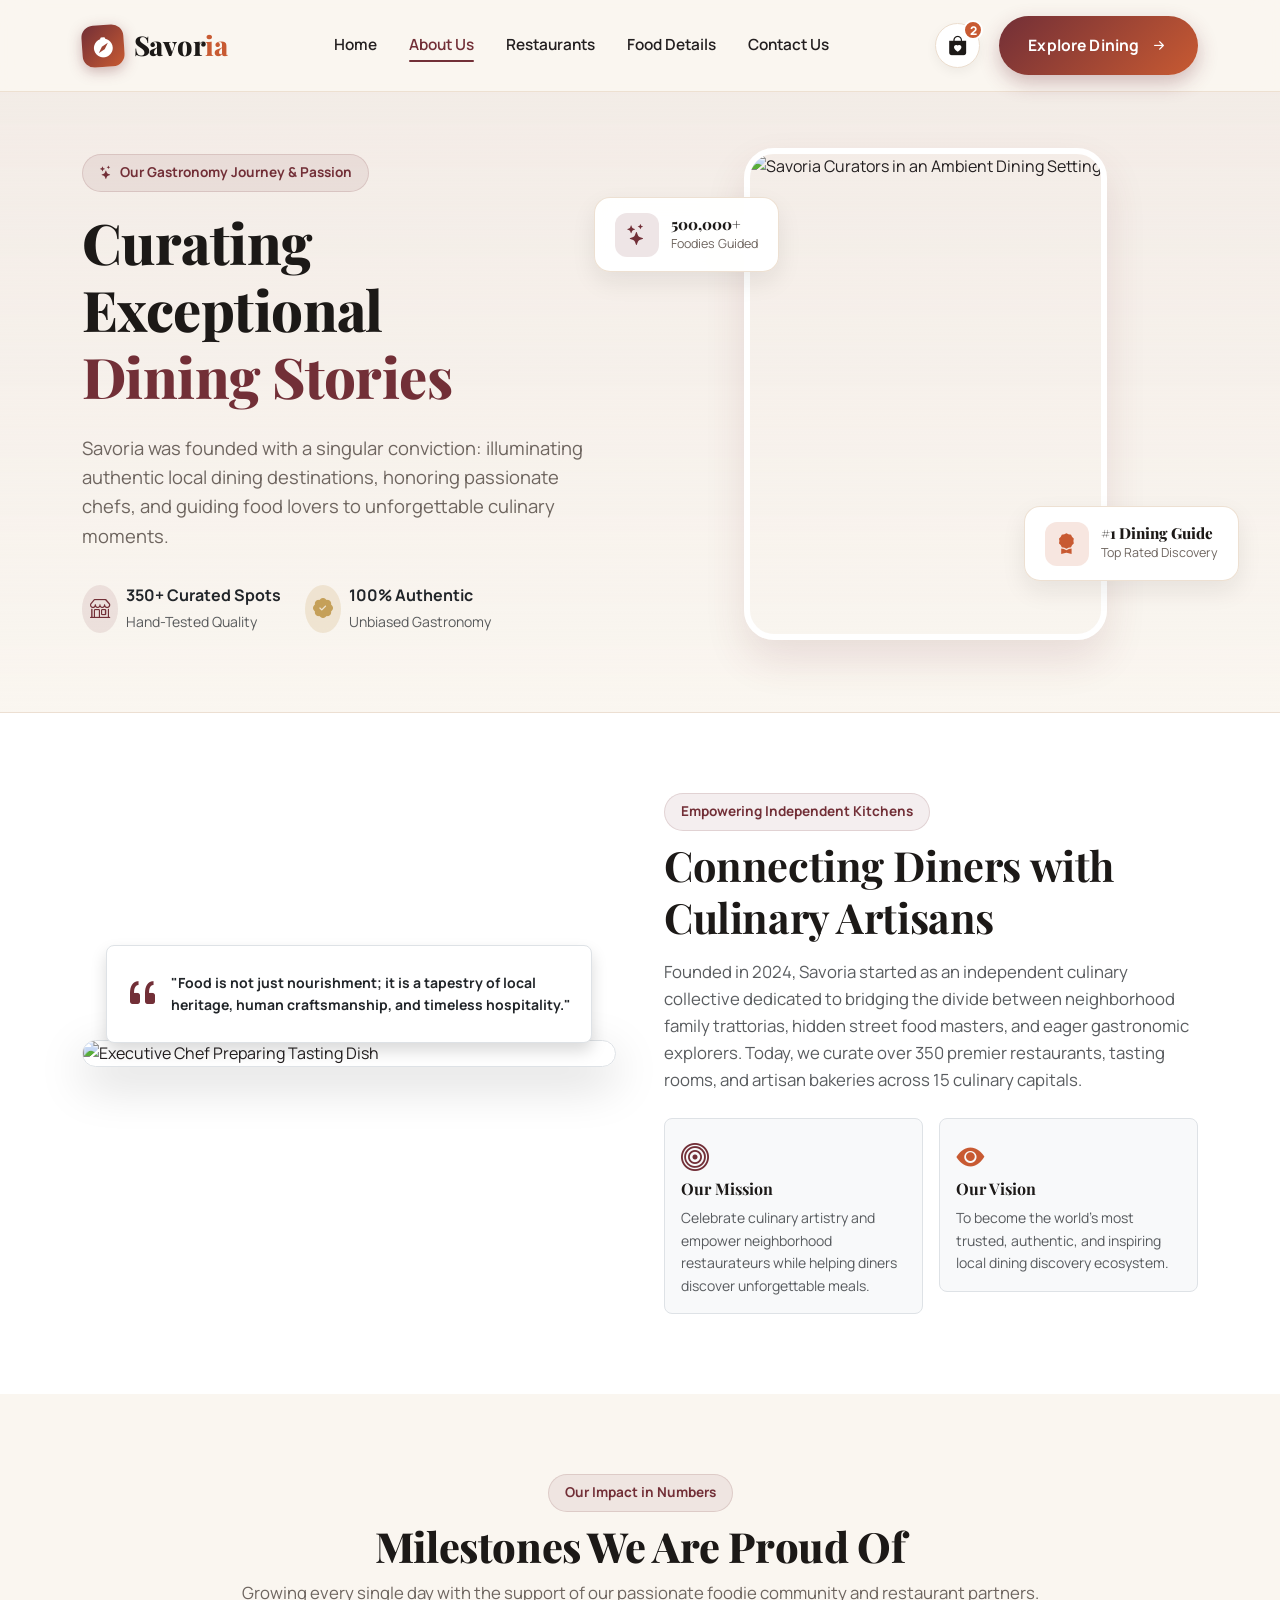
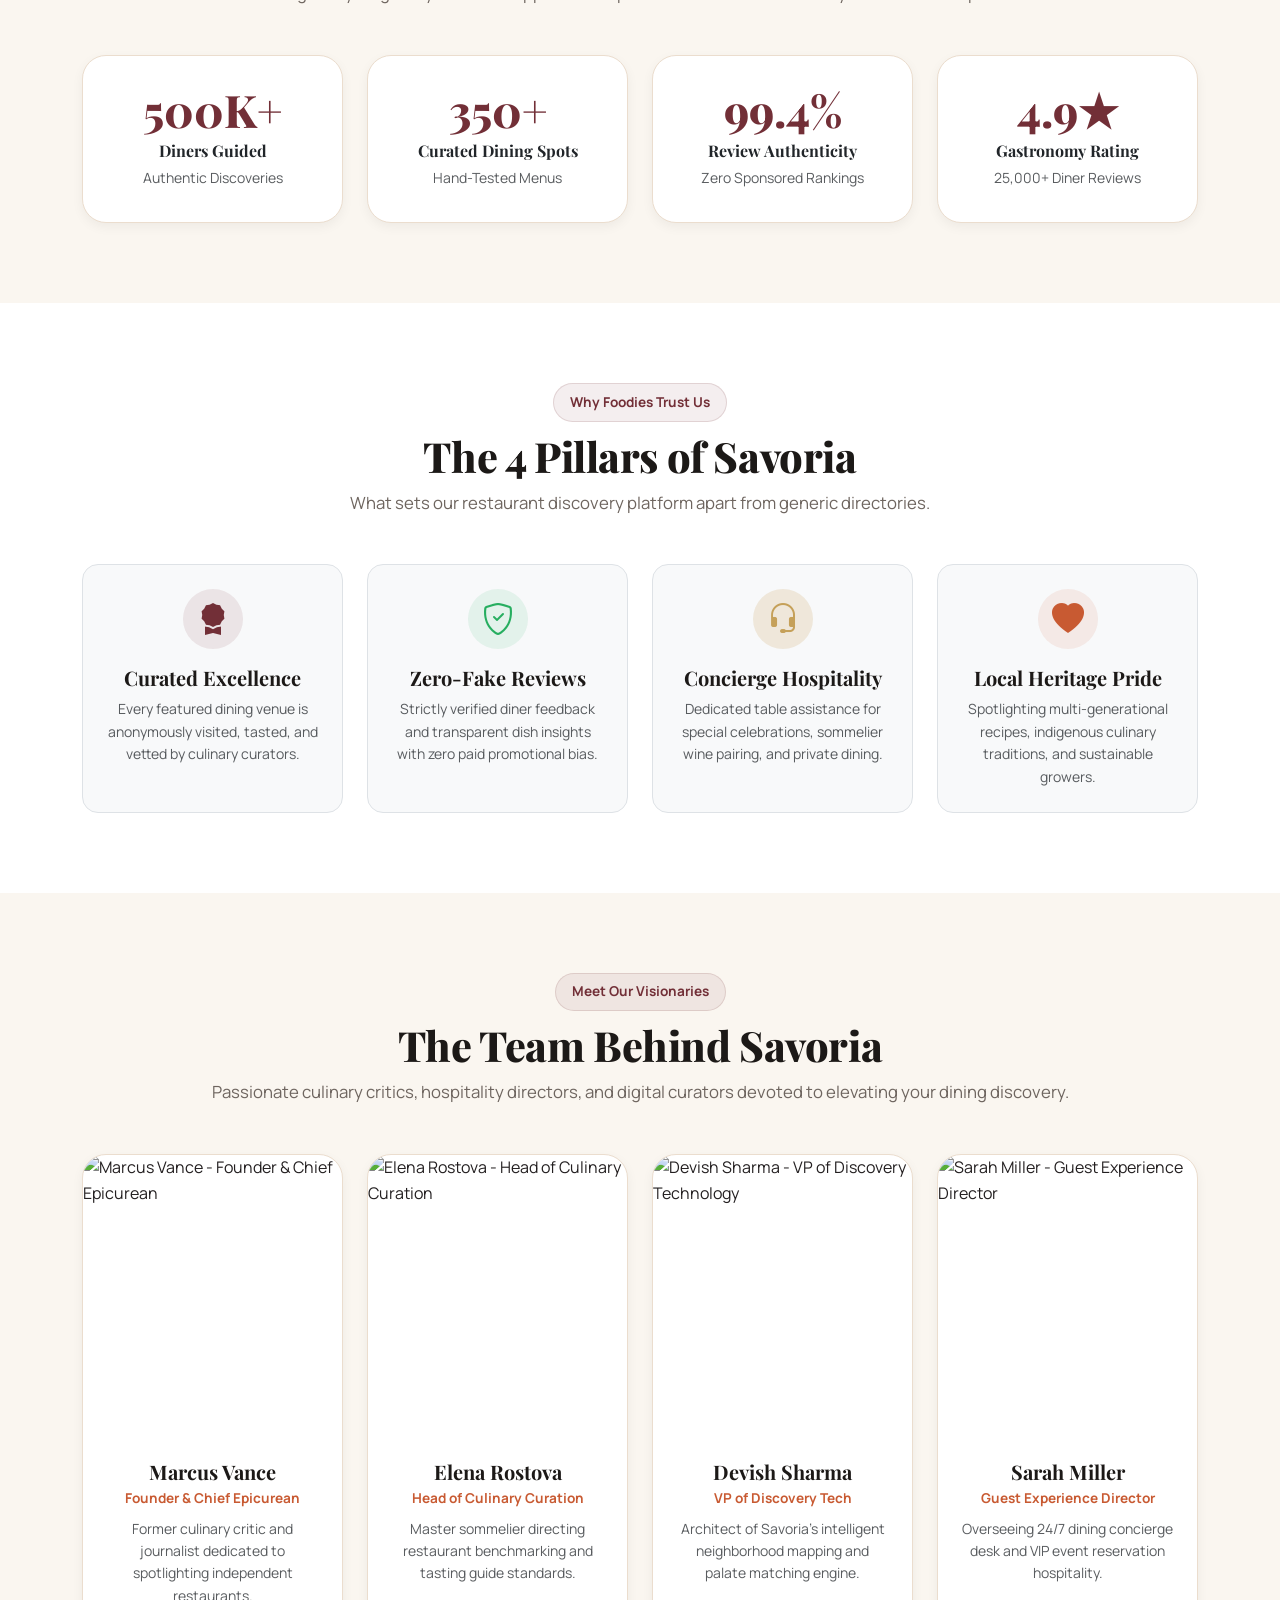
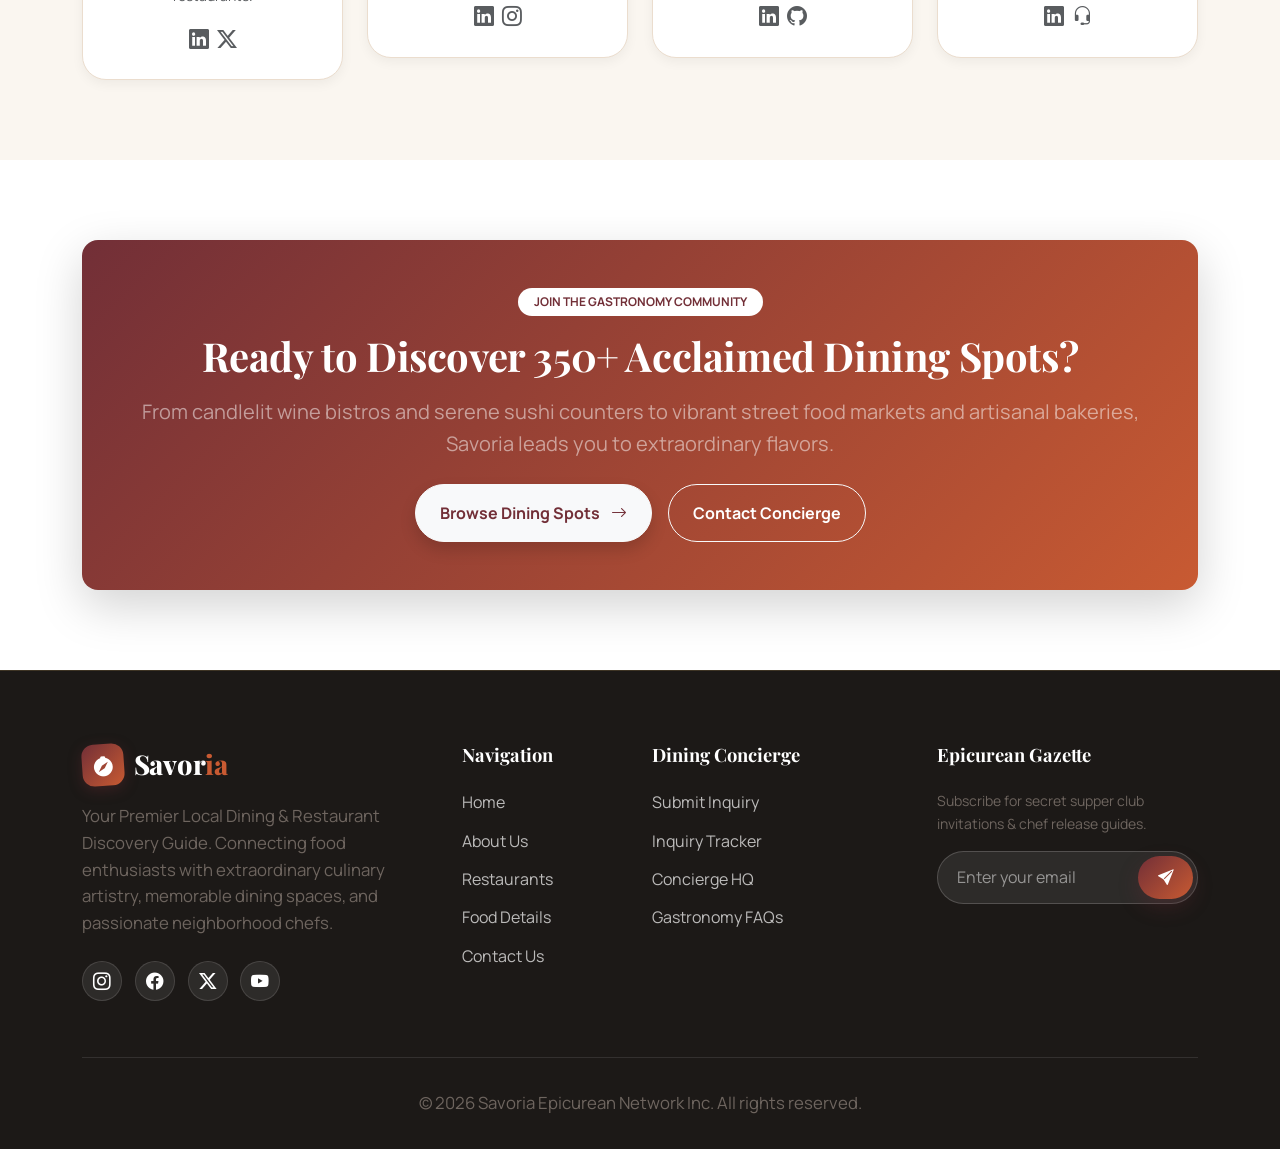
==== about.html @ ee8541ff "Initial commit: Savoria - Local Dining & Restaurant Discovery Website" ====
<!DOCTYPE html>
<html lang="en">
<head>
  <meta charset="UTF-8">
  <meta name="viewport" content="width=device-width, initial-scale=1.0">
  <title>About Us & Our Mission — Savoria Dining Discovery</title>
  <meta name="description" content="Learn about Savoria's mission to celebrate local dining culture, empower passionate chefs, and guide food lovers to unforgettable restaurant experiences.">
  
  <!-- Favicon -->
  <link rel="icon" type="image/svg+xml" href="assets/images/favicon.svg">
  
  <!-- Bootstrap 5 CDN -->
  <link href="https://cdn.jsdelivr.net/npm/bootstrap@5.3.2/dist/css/bootstrap.min.css" rel="stylesheet">
  <!-- Bootstrap Icons CDN -->
  <link href="https://cdn.jsdelivr.net/npm/bootstrap-icons@1.11.3/font/bootstrap-icons.min.css" rel="stylesheet">
  <!-- Custom CSS -->
  <link rel="stylesheet" href="assets/css/style.css">
</head>
<body>

  <!-- ================================================================
       HEADER & NAVIGATION
       ================================================================ -->
  <header class="crave-header">
    <div class="container">
      <nav class="crave-navbar">
        <!-- Logo -->
        <a href="index.html" class="brand-logo">
          <div class="logo-icon">
            <i class="bi bi-compass-fill"></i>
          </div>
          <span>Savor<span class="accent">ia</span></span>
        </a>

        <!-- Desktop Navigation Links -->
        <ul class="crave-nav-links crave-nav-links-desktop">
          <li><a href="index.html">Home</a></li>
          <li><a href="about.html" class="active">About Us</a></li>
          <li><a href="restaurants.html">Restaurants</a></li>
          <li><a href="food-details.html">Food Details</a></li>
          <li><a href="contact.html">Contact Us</a></li>
        </ul>

        <!-- Right Header Actions -->
        <div class="header-actions">
          <button class="cart-icon-btn" type="button" data-bs-toggle="offcanvas" data-bs-target="#cartOffcanvas" aria-label="View Tasting Bag">
            <i class="bi bi-bag-heart-fill"></i>
            <span class="cart-badge">2</span>
          </button>

          <a href="restaurants.html" class="btn-crave-primary d-none d-lg-inline-flex">
            <span>Explore Dining</span>
            <i class="bi bi-arrow-right-short fs-5"></i>
          </a>

          <!-- Mobile Hamburger Toggle -->
          <button class="mobile-toggle-btn" type="button" data-bs-toggle="offcanvas" data-bs-target="#mobileNavOffcanvas" aria-label="Toggle Navigation">
            <i class="bi bi-list"></i>
          </button>
        </div>
      </nav>
    </div>
  </header>

  <!-- Mobile Navigation Offcanvas Drawer -->
  <div class="offcanvas offcanvas-end mobile-nav-offcanvas" tabindex="-1" id="mobileNavOffcanvas">
    <div class="offcanvas-header border-bottom">
      <div class="brand-logo">
        <div class="logo-icon"><i class="bi bi-compass-fill"></i></div>
        <span>Savor<span class="accent">ia</span></span>
      </div>
      <button type="button" class="btn-close" data-bs-dismiss="offcanvas" aria-label="Close"></button>
    </div>
    <div class="offcanvas-body d-flex flex-column justify-content-between">
      <div>
        <ul class="mobile-nav-list">
          <li><a href="index.html"><span>Home</span> <i class="bi bi-chevron-right"></i></a></li>
          <li><a href="about.html" class="active"><span>About Us & Our Mission</span> <i class="bi bi-chevron-right"></i></a></li>
          <li><a href="restaurants.html"><span>Restaurants</span> <i class="bi bi-chevron-right"></i></a></li>
          <li><a href="food-details.html"><span>Food Details & Tasting</span> <i class="bi bi-chevron-right"></i></a></li>
          <li><a href="contact.html"><span>Contact & Concierge Desk</span> <i class="bi bi-chevron-right"></i></a></li>
        </ul>
      </div>
      <div class="pt-3 border-top">
        <a href="restaurants.html" class="btn-crave-primary w-100 text-center">Discover Restaurants</a>
      </div>
    </div>
  </div>

  <!-- Slide-in Cart / Tasting Offcanvas Drawer -->
  <div class="offcanvas offcanvas-end cart-offcanvas" tabindex="-1" id="cartOffcanvas">
    <div class="offcanvas-header border-bottom">
      <h5 class="offcanvas-title fw-bold"><i class="bi bi-bookmark-star-fill text-warning me-2"></i> Your Tasting Selection</h5>
      <button type="button" class="btn-close" data-bs-dismiss="offcanvas" aria-label="Close"></button>
    </div>
    <div class="offcanvas-body d-flex flex-column justify-content-between">
      <div id="cartItemsContainer"></div>
      <div class="cart-summary-box">
        <div class="summary-row">
          <span class="text-muted">Tasting Subtotal</span>
          <span class="fw-bold" id="cartSubtotal">₹1,370</span>
        </div>
        <div class="summary-row">
          <span class="text-muted">Table Service & Booking</span>
          <span class="fw-bold text-success" id="cartDeliveryFee">COMPLIMENTARY</span>
        </div>
        <div class="summary-row">
          <span class="text-muted">Hospitality & Taxes</span>
          <span class="fw-bold">₹68</span>
        </div>
        <div class="summary-row text-success">
          <span>Epicure Club Voucher (SAVORFIRST)</span>
          <span class="fw-bold">-₹100</span>
        </div>
        <div class="summary-row total">
          <span>Estimated Total</span>
          <span style="color:var(--primary);" id="cartTotal">₹1,338</span>
        </div>
        <a href="food-details.html" class="btn-crave-primary w-100 mt-3 text-center">
          <span>Proceed to Experience</span>
          <i class="bi bi-arrow-right"></i>
        </a>
      </div>
    </div>
  </div>

  <!-- ================================================================
       ABOUT PAGE HERO SECTION
       ================================================================ -->
  <section class="hero-wrapper page-hero-wrapper">
    <div class="container">
      <div class="row align-items-center">
        <!-- Left Hero Content -->
        <div class="col-lg-6 mb-5 mb-lg-0 hero-content-box">
          <span class="badge-crave mb-3">
            <i class="bi bi-stars"></i> Our Gastronomy Journey &amp; Passion
          </span>
          <h1 class="page-hero-title">Curating Exceptional <br><span style="color:var(--primary);">Dining Stories</span></h1>
          <p class="hero-subtitle">
            Savoria was founded with a singular conviction: illuminating authentic local dining destinations, honoring passionate chefs, and guiding food lovers to unforgettable culinary moments.
          </p>

          <div class="d-flex flex-wrap align-items-center gap-4 mt-4">
            <div class="d-flex align-items-center gap-2">
              <div class="rounded-circle p-2 fs-5" style="background:rgba(114, 47, 55, 0.1); color:var(--primary);">
                <i class="bi bi-shop"></i>
              </div>
              <div>
                <strong class="d-block text-dark">350+ Curated Spots</strong>
                <span class="small text-muted">Hand-Tested Quality</span>
              </div>
            </div>

            <div class="d-flex align-items-center gap-2">
              <div class="rounded-circle p-2 fs-5" style="background:rgba(197, 160, 89, 0.2); color:var(--accent);">
                <i class="bi bi-patch-check-fill"></i>
              </div>
              <div>
                <strong class="d-block text-dark">100% Authentic</strong>
                <span class="small text-muted">Unbiased Gastronomy</span>
              </div>
            </div>
          </div>
        </div>

        <!-- Right Hero Visual Graphic -->
        <div class="col-lg-6 hero-visual-container">
          <div class="hero-main-img-wrapper">
            <img src="https://images.unsplash.com/photo-1550966871-3ed3cdb5ed0c?w=800&auto=format&fit=crop&q=80" alt="Savoria Curators in an Ambient Dining Setting" class="hero-main-img">
          </div>

          <!-- Floating Badges -->
          <div class="floating-card floating-card-1">
            <div class="float-icon orange">
              <i class="bi bi-stars"></i>
            </div>
            <div class="float-text">
              <h5>500,000+</h5>
              <p>Foodies Guided</p>
            </div>
          </div>

          <div class="floating-card floating-card-2">
            <div class="float-icon green">
              <i class="bi bi-award-fill"></i>
            </div>
            <div class="float-text">
              <h5>#1 Dining Guide</h5>
              <p>Top Rated Discovery</p>
            </div>
          </div>
        </div>
      </div>
    </div>
  </section>

  <!-- ================================================================
       OUR MISSION & VISION SECTION
       ================================================================ -->
  <section class="section-padding bg-white">
    <div class="container">
      <div class="row align-items-center g-5">
        <div class="col-lg-6">
          <div class="position-relative">
            <img src="https://images.unsplash.com/photo-1577219491135-ce391730fb2c?w=800&auto=format&fit=crop&q=80" alt="Executive Chef Preparing Tasting Dish" class="img-fluid rounded-4 shadow-lg border">
            <div class="position-absolute bottom-0 end-0 m-4 bg-white p-3 rounded-3 shadow border max-w-300 d-none d-sm-block">
              <div class="d-flex align-items-center gap-2">
                <i class="bi bi-quote fs-1" style="color:var(--primary);"></i>
                <p class="small text-dark fw-bold mb-0">"Food is not just nourishment; it is a tapestry of local heritage, human craftsmanship, and timeless hospitality."</p>
              </div>
            </div>
          </div>
        </div>

        <div class="col-lg-6">
          <span class="badge-crave mb-2">Empowering Independent Kitchens</span>
          <h2 class="fw-bold mb-3">Connecting Diners with Culinary Artisans</h2>
          <p class="text-muted mb-4">
            Founded in 2024, Savoria started as an independent culinary collective dedicated to bridging the divide between neighborhood family trattorias, hidden street food masters, and eager gastronomic explorers. Today, we curate over 350 premier restaurants, tasting rooms, and artisan bakeries across 15 culinary capitals.
          </p>

          <div class="row g-3">
            <div class="col-sm-6">
              <div class="p-3 border rounded-3 bg-light">
                <i class="bi bi-bullseye fs-3 mb-2" style="color:var(--primary);"></i>
                <h5 class="fw-bold fs-6">Our Mission</h5>
                <p class="small text-muted mb-0">Celebrate culinary artistry and empower neighborhood restaurateurs while helping diners discover unforgettable meals.</p>
              </div>
            </div>

            <div class="col-sm-6">
              <div class="p-3 border rounded-3 bg-light">
                <i class="bi bi-eye-fill fs-3 mb-2" style="color:var(--secondary);"></i>
                <h5 class="fw-bold fs-6">Our Vision</h5>
                <p class="small text-muted mb-0">To become the world's most trusted, authentic, and inspiring local dining discovery ecosystem.</p>
              </div>
            </div>
          </div>
        </div>
      </div>
    </div>
  </section>

  <!-- ================================================================
       COMPANY MILESTONES COUNTER
       ================================================================ -->
  <section class="section-padding" style="background:var(--bg-warm);">
    <div class="container">
      <div class="text-center max-w-700 mx-auto mb-5">
        <span class="badge-crave mb-2">Our Impact in Numbers</span>
        <h2>Milestones We Are Proud Of</h2>
        <p>Growing every single day with the support of our passionate foodie community and restaurant partners.</p>
      </div>

      <div class="row g-4">
        <div class="col-6 col-md-3">
          <div class="milestone-box">
            <div class="milestone-number">500K+</div>
            <h6 class="fw-bold text-dark mb-1">Diners Guided</h6>
            <span class="small text-muted">Authentic Discoveries</span>
          </div>
        </div>

        <div class="col-6 col-md-3">
          <div class="milestone-box">
            <div class="milestone-number">350+</div>
            <h6 class="fw-bold text-dark mb-1">Curated Dining Spots</h6>
            <span class="small text-muted">Hand-Tested Menus</span>
          </div>
        </div>

        <div class="col-6 col-md-3">
          <div class="milestone-box">
            <div class="milestone-number">99.4%</div>
            <h6 class="fw-bold text-dark mb-1">Review Authenticity</h6>
            <span class="small text-muted">Zero Sponsored Rankings</span>
          </div>
        </div>

        <div class="col-6 col-md-3">
          <div class="milestone-box">
            <div class="milestone-number">4.9★</div>
            <h6 class="fw-bold text-dark mb-1">Gastronomy Rating</h6>
            <span class="small text-muted">25,000+ Diner Reviews</span>
          </div>
        </div>
      </div>
    </div>
  </section>

  <!-- ================================================================
       THE 4 PILLARS OF SAVORIA
       ================================================================ -->
  <section class="section-padding bg-white">
    <div class="container">
      <div class="text-center max-w-700 mx-auto mb-5">
        <span class="badge-crave mb-2">Why Foodies Trust Us</span>
        <h2>The 4 Pillars of Savoria</h2>
        <p>What sets our restaurant discovery platform apart from generic directories.</p>
      </div>

      <div class="row g-4">
        <div class="col-md-6 col-lg-3">
          <div class="p-4 rounded-4 border bg-light h-100 text-center">
            <div class="rounded-circle mx-auto d-flex align-items-center justify-content-center mb-3" style="width:60px; height:60px; background:rgba(114, 47, 55, 0.1); color:var(--primary);">
              <i class="bi bi-award-fill fs-2"></i>
            </div>
            <h5 class="fw-bold">Curated Excellence</h5>
            <p class="small text-muted mb-0">Every featured dining venue is anonymously visited, tasted, and vetted by culinary curators.</p>
          </div>
        </div>

        <div class="col-md-6 col-lg-3">
          <div class="p-4 rounded-4 border bg-light h-100 text-center">
            <div class="rounded-circle mx-auto d-flex align-items-center justify-content-center mb-3" style="width:60px; height:60px; background:rgba(39, 174, 96, 0.1); color:#27AE60;">
              <i class="bi bi-shield-check fs-2"></i>
            </div>
            <h5 class="fw-bold">Zero-Fake Reviews</h5>
            <p class="small text-muted mb-0">Strictly verified diner feedback and transparent dish insights with zero paid promotional bias.</p>
          </div>
        </div>

        <div class="col-md-6 col-lg-3">
          <div class="p-4 rounded-4 border bg-light h-100 text-center">
            <div class="rounded-circle mx-auto d-flex align-items-center justify-content-center mb-3" style="width:60px; height:60px; background:rgba(197, 160, 89, 0.2); color:var(--accent);">
              <i class="bi bi-headset fs-2"></i>
            </div>
            <h5 class="fw-bold">Concierge Hospitality</h5>
            <p class="small text-muted mb-0">Dedicated table assistance for special celebrations, sommelier wine pairing, and private dining.</p>
          </div>
        </div>

        <div class="col-md-6 col-lg-3">
          <div class="p-4 rounded-4 border bg-light h-100 text-center">
            <div class="rounded-circle mx-auto d-flex align-items-center justify-content-center mb-3" style="width:60px; height:60px; background:rgba(200, 90, 50, 0.1); color:var(--secondary);">
              <i class="bi bi-heart-fill fs-2"></i>
            </div>
            <h5 class="fw-bold">Local Heritage Pride</h5>
            <p class="small text-muted mb-0">Spotlighting multi-generational recipes, indigenous culinary traditions, and sustainable growers.</p>
          </div>
        </div>
      </div>
    </div>
  </section>

  <!-- ================================================================
       LEADERSHIP TEAM SECTION
       ================================================================ -->
  <section class="section-padding" style="background:var(--bg-warm);">
    <div class="container">
      <div class="text-center max-w-700 mx-auto mb-5">
        <span class="badge-crave mb-2">Meet Our Visionaries</span>
        <h2>The Team Behind Savoria</h2>
        <p>Passionate culinary critics, hospitality directors, and digital curators devoted to elevating your dining discovery.</p>
      </div>

      <div class="row g-4">
        <!-- Leader 1 -->
        <div class="col-sm-6 col-lg-3">
          <div class="team-card">
            <div class="team-img-wrapper">
              <img src="https://images.unsplash.com/photo-1560250097-0b93528c311a?w=600&auto=format&fit=crop&q=80" alt="Marcus Vance - Founder & Chief Epicurean" class="team-img">
            </div>
            <div class="team-info">
              <h5 class="fw-bold mb-1">Marcus Vance</h5>
              <span class="team-role">Founder &amp; Chief Epicurean</span>
              <p class="small text-muted mb-3">Former culinary critic and journalist dedicated to spotlighting independent restaurants.</p>
              <div class="d-flex justify-content-center gap-2">
                <a href="#" class="text-muted"><i class="bi bi-linkedin fs-5"></i></a>
                <a href="#" class="text-muted"><i class="bi bi-twitter-x fs-5"></i></a>
              </div>
            </div>
          </div>
        </div>

        <!-- Leader 2 -->
        <div class="col-sm-6 col-lg-3">
          <div class="team-card">
            <div class="team-img-wrapper">
              <img src="https://images.unsplash.com/photo-1573496359142-b8d87734a5a2?w=600&auto=format&fit=crop&q=80" alt="Elena Rostova - Head of Culinary Curation" class="team-img">
            </div>
            <div class="team-info">
              <h5 class="fw-bold mb-1">Elena Rostova</h5>
              <span class="team-role">Head of Culinary Curation</span>
              <p class="small text-muted mb-3">Master sommelier directing restaurant benchmarking and tasting guide standards.</p>
              <div class="d-flex justify-content-center gap-2">
                <a href="#" class="text-muted"><i class="bi bi-linkedin fs-5"></i></a>
                <a href="#" class="text-muted"><i class="bi bi-instagram fs-5"></i></a>
              </div>
            </div>
          </div>
        </div>

        <!-- Leader 3 -->
        <div class="col-sm-6 col-lg-3">
          <div class="team-card">
            <div class="team-img-wrapper">
              <img src="https://images.unsplash.com/photo-1519085360753-af0119f7cbe7?w=600&auto=format&fit=crop&q=80" alt="Devish Sharma - VP of Discovery Technology" class="team-img">
            </div>
            <div class="team-info">
              <h5 class="fw-bold mb-1">Devish Sharma</h5>
              <span class="team-role">VP of Discovery Tech</span>
              <p class="small text-muted mb-3">Architect of Savoria's intelligent neighborhood mapping and palate matching engine.</p>
              <div class="d-flex justify-content-center gap-2">
                <a href="#" class="text-muted"><i class="bi bi-linkedin fs-5"></i></a>
                <a href="#" class="text-muted"><i class="bi bi-github fs-5"></i></a>
              </div>
            </div>
          </div>
        </div>

        <!-- Leader 4 -->
        <div class="col-sm-6 col-lg-3">
          <div class="team-card">
            <div class="team-img-wrapper">
              <img src="https://images.unsplash.com/photo-1580489944761-15a19d654956?w=600&auto=format&fit=crop&q=80" alt="Sarah Miller - Guest Experience Director" class="team-img">
            </div>
            <div class="team-info">
              <h5 class="fw-bold mb-1">Sarah Miller</h5>
              <span class="team-role">Guest Experience Director</span>
              <p class="small text-muted mb-3">Overseeing 24/7 dining concierge desk and VIP event reservation hospitality.</p>
              <div class="d-flex justify-content-center gap-2">
                <a href="#" class="text-muted"><i class="bi bi-linkedin fs-5"></i></a>
                <a href="#" class="text-muted"><i class="bi bi-headset fs-5"></i></a>
              </div>
            </div>
          </div>
        </div>
      </div>
    </div>
  </section>

  <!-- ================================================================
       CTA BANNER SECTION
       ================================================================ -->
  <section class="section-padding bg-white">
    <div class="container">
      <div class="p-4 p-md-5 rounded-4 text-white position-relative overflow-hidden text-center shadow-lg" style="background: linear-gradient(135deg, var(--primary) 0%, var(--secondary) 100%);">
        <span class="badge bg-white mb-3 px-3 py-2 rounded-pill fw-bold" style="color:var(--primary);">JOIN THE GASTRONOMY COMMUNITY</span>
        <h2 class="text-white fw-bold mb-3 display-6">Ready to Discover 350+ Acclaimed Dining Spots?</h2>
        <p class="text-white-50 fs-5 mb-4 max-w-700 mx-auto">
          From candlelit wine bistros and serene sushi counters to vibrant street food markets and artisanal bakeries, Savoria leads you to extraordinary flavors.
        </p>
        <div class="d-flex justify-content-center gap-3 flex-wrap">
          <a href="restaurants.html" class="btn btn-light fw-bold px-4 py-3 rounded-pill fs-6 shadow" style="color:var(--primary);">
            <span>Browse Dining Spots</span>
            <i class="bi bi-arrow-right ms-2"></i>
          </a>
          <a href="contact.html" class="btn btn-outline-light text-white fw-bold px-4 py-3 rounded-pill fs-6">
            <span>Contact Concierge</span>
          </a>
        </div>
      </div>
    </div>
  </section>

  <!-- ================================================================
       FOOTER
       ================================================================ -->
  <footer class="crave-footer">
    <div class="container">
      <div class="row g-4">
        <div class="col-lg-4 mb-4 mb-lg-0">
          <a href="index.html" class="brand-logo text-white mb-3 d-inline-flex">
            <div class="logo-icon"><i class="bi bi-compass-fill"></i></div>
            <span class="text-white">Savor<span class="accent">ia</span></span>
          </a>
          <p class="mb-4">
            Your Premier Local Dining &amp; Restaurant Discovery Guide. Connecting food enthusiasts with extraordinary culinary artistry, memorable dining spaces, and passionate neighborhood chefs.
          </p>
          <div class="social-links">
            <a href="https://instagram.com" target="_blank" class="social-icon"><i class="bi bi-instagram"></i></a>
            <a href="https://facebook.com" target="_blank" class="social-icon"><i class="bi bi-facebook"></i></a>
            <a href="https://twitter.com" target="_blank" class="social-icon"><i class="bi bi-twitter-x"></i></a>
            <a href="https://youtube.com" target="_blank" class="social-icon"><i class="bi bi-youtube"></i></a>
          </div>
        </div>

        <div class="col-6 col-md-3 col-lg-2">
          <h5>Navigation</h5>
          <ul class="footer-links">
            <li><a href="index.html">Home</a></li>
            <li><a href="about.html">About Us</a></li>
            <li><a href="restaurants.html">Restaurants</a></li>
            <li><a href="food-details.html">Food Details</a></li>
            <li><a href="contact.html">Contact Us</a></li>
          </ul>
        </div>

        <div class="col-6 col-md-3 col-lg-3">
          <h5>Dining Concierge</h5>
          <ul class="footer-links">
            <li><a href="contact.html#ticketSection">Submit Inquiry</a></li>
            <li><a href="contact.html#activeTicketSection">Inquiry Tracker</a></li>
            <li><a href="contact.html#contactMapSection">Concierge HQ</a></li>
            <li><a href="contact.html#faqSection">Gastronomy FAQs</a></li>
          </ul>
        </div>

        <div class="col-md-6 col-lg-3">
          <h5>Epicurean Gazette</h5>
          <p class="small">Subscribe for secret supper club invitations &amp; chef release guides.</p>
          <form class="footer-newsletter newsletter-form">
            <input type="email" placeholder="Enter your email" required>
            <button type="submit" class="btn btn-crave-primary"><i class="bi bi-send-fill"></i></button>
          </form>
        </div>
      </div>

      <div class="footer-bottom">
        <p class="mb-0">&copy; 2026 Savoria Epicurean Network Inc. All rights reserved.</p>
      </div>
    </div>
  </footer>

  <!-- Back to Top Button -->
  <button type="button" id="backToTopBtn" class="back-to-top-btn" aria-label="Back to Top">
    <i class="bi bi-arrow-up"></i>
  </button>

  <!-- Bootstrap 5 JS Bundle -->
  <script src="https://cdn.jsdelivr.net/npm/bootstrap@5.3.2/dist/js/bootstrap.bundle.min.js"></script>
  <!-- Custom JS -->
  <script src="assets/js/main.js"></script>
</body>
</html>
---- assets/css/style.css ----
/* 
  ================================================================
  Savoria — Premium Local Dining & Restaurant Discovery Stylesheet
  Color Palette: Deep Burgundy, Warm Cream, Soft Beige, Terracotta, 
                 Dark Charcoal, Muted Gold
  Typography: Playfair Display (Headings) & Manrope (Body/UI)
  ================================================================
*/

@import url('https://fonts.googleapis.com/css2?family=Manrope:wght@300;400;500;600;700;800&family=Playfair+Display:ital,wght@0,400;0,500;0,600;0,700;0,800;0,900;1,400;1,600;1,700&display=swap');

:root {
  --primary: #722F37; /* Deep Burgundy / Wine */
  --primary-hover: #5A1E26;
  --secondary: #C85A32; /* Rich Terracotta */
  --secondary-hover: #A94320;
  --accent: #C5A059; /* Muted Gold */
  --accent-hover: #B08B42;
  --dark: #1C1917; /* Dark Charcoal */
  --dark-surface: #272220;
  --bg-warm: #FAF6F0; /* Warm Cream */
  --bg-card: #FFFFFF;
  --white: #FFFFFF;
  --text-main: #231F20;
  --text-muted: #6E655F;
  --border-light: #EBDDCE; /* Soft Beige */
  --border-focus: #722F37;
  
  --font-heading: 'Playfair Display', Georgia, serif;
  --font-body: 'Manrope', -apple-system, BlinkMacSystemFont, 'Segoe UI', Roboto, sans-serif;

  --shadow-sm: 0 4px 12px rgba(28, 25, 23, 0.05);
  --shadow-md: 0 10px 25px rgba(28, 25, 23, 0.08);
  --shadow-lg: 0 20px 40px rgba(114, 47, 55, 0.12);
  --shadow-hover: 0 16px 32px rgba(114, 47, 55, 0.18);

  --radius-sm: 10px;
  --radius-md: 16px;
  --radius-lg: 24px;
  --radius-pill: 50px;

  --transition-fast: all 0.2s cubic-bezier(0.16, 1, 0.3, 1);
  --transition-normal: all 0.3s cubic-bezier(0.16, 1, 0.3, 1);
  --transition-slow: all 0.5s cubic-bezier(0.16, 1, 0.3, 1);
}

/* Global Reset & Base */
*, *::before, *::after {
  box-sizing: border-box;
  margin: 0;
  padding: 0;
}

html {
  scroll-behavior: smooth;
  font-size: 16px;
}

body {
  font-family: var(--font-body);
  background-color: var(--bg-warm);
  color: var(--text-main);
  line-height: 1.6;
  overflow-x: hidden;
  -webkit-font-smoothing: antialiased;
}

h1, h2, h3, h4, h5, h6 {
  font-family: var(--font-heading);
  color: var(--dark);
  font-weight: 700;
  line-height: 1.25;
}

h1 {
  font-size: clamp(2.3rem, 5vw, 3.8rem);
  font-weight: 800;
  letter-spacing: -0.02em;
}

h2 {
  font-size: clamp(1.8rem, 3.5vw, 2.6rem);
  font-weight: 800;
  letter-spacing: -0.01em;
}

h3 {
  font-size: clamp(1.3rem, 2.5vw, 1.8rem);
  font-weight: 700;
}

p {
  color: var(--text-muted);
  font-size: 1.05rem;
}

a {
  text-decoration: none;
  color: inherit;
  transition: var(--transition-fast);
}

img {
  max-width: 100%;
  height: auto;
  display: block;
}

/* Utilities & Buttons */
.btn-crave-primary {
  background: linear-gradient(135deg, var(--primary) 0%, var(--secondary) 100%);
  color: var(--white) !important;
  font-family: var(--font-body);
  font-weight: 700;
  font-size: 0.98rem;
  letter-spacing: 0.01em;
  padding: 0.85rem 1.8rem;
  border-radius: var(--radius-pill);
  border: none;
  box-shadow: 0 8px 20px rgba(114, 47, 55, 0.3);
  display: inline-flex;
  align-items: center;
  justify-content: center;
  gap: 0.6rem;
  cursor: pointer;
  transition: var(--transition-normal);
  position: relative;
  overflow: hidden;
}

.btn-crave-primary:hover {
  transform: translateY(-3px);
  box-shadow: 0 12px 28px rgba(114, 47, 55, 0.45);
  color: var(--white);
  background: linear-gradient(135deg, var(--primary-hover) 0%, var(--secondary-hover) 100%);
}

.btn-crave-primary:active {
  transform: translateY(-1px);
}

.btn-crave-secondary {
  background-color: var(--white);
  color: var(--dark) !important;
  font-family: var(--font-body);
  font-weight: 700;
  font-size: 0.98rem;
  padding: 0.85rem 1.8rem;
  border-radius: var(--radius-pill);
  border: 2px solid var(--border-light);
  box-shadow: var(--shadow-sm);
  display: inline-flex;
  align-items: center;
  justify-content: center;
  gap: 0.6rem;
  cursor: pointer;
  transition: var(--transition-normal);
}

.btn-crave-secondary:hover {
  border-color: var(--primary);
  color: var(--primary) !important;
  transform: translateY(-3px);
  box-shadow: var(--shadow-md);
  background-color: var(--bg-warm);
}

.badge-crave {
  background: rgba(114, 47, 55, 0.08);
  color: var(--primary);
  font-family: var(--font-body);
  font-weight: 700;
  font-size: 0.85rem;
  padding: 0.45rem 1rem;
  border-radius: var(--radius-pill);
  display: inline-flex;
  align-items: center;
  gap: 0.45rem;
  border: 1px solid rgba(114, 47, 55, 0.15);
}

.section-padding {
  padding: 5rem 0;
}

@media (max-width: 768px) {
  .section-padding {
    padding: 3.5rem 0;
  }
}

/* ================================================================
   HEADER & NAVIGATION
   ================================================================ */
.crave-header {
  position: sticky;
  top: 0;
  left: 0;
  right: 0;
  z-index: 1040;
  background: rgba(250, 246, 240, 0.94);
  backdrop-filter: blur(16px);
  -webkit-backdrop-filter: blur(16px);
  border-bottom: 1px solid rgba(235, 221, 206, 0.9);
  transition: var(--transition-normal);
}

.crave-navbar {
  display: flex;
  align-items: center;
  justify-content: space-between;
  padding: 1rem 0;
}

.brand-logo {
  display: flex;
  align-items: center;
  gap: 0.6rem;
  font-family: var(--font-heading);
  font-weight: 800;
  font-size: 1.7rem;
  color: var(--dark);
  letter-spacing: -0.01em;
}

.brand-logo .logo-icon {
  width: 42px;
  height: 42px;
  background: linear-gradient(135deg, var(--primary) 0%, var(--secondary) 100%);
  color: var(--white);
  border-radius: 12px;
  display: flex;
  align-items: center;
  justify-content: center;
  font-size: 1.25rem;
  box-shadow: 0 4px 14px rgba(114, 47, 55, 0.35);
  transform: rotate(-4deg);
  transition: var(--transition-fast);
}

.brand-logo:hover .logo-icon {
  transform: rotate(0deg) scale(1.05);
}

.brand-logo span.accent {
  color: var(--secondary);
}

.crave-nav-links {
  display: flex;
  align-items: center;
  gap: 2rem;
  list-style: none;
  margin: 0;
  padding: 0;
}

.crave-nav-links a {
  font-family: var(--font-body);
  font-weight: 600;
  font-size: 0.96rem;
  color: var(--text-main);
  position: relative;
  padding: 0.4rem 0;
}

.crave-nav-links a::after {
  content: '';
  position: absolute;
  bottom: 0;
  left: 0;
  width: 0%;
  height: 2.5px;
  background: var(--primary);
  border-radius: 3px;
  transition: var(--transition-fast);
}

.crave-nav-links a:hover,
.crave-nav-links a.active {
  color: var(--primary);
}

.crave-nav-links a:hover::after,
.crave-nav-links a.active::after {
  width: 100%;
}

.header-actions {
  display: flex;
  align-items: center;
  gap: 1.2rem;
}

.location-pill {
  background: var(--white);
  border: 1px solid var(--border-light);
  padding: 0.45rem 0.9rem;
  border-radius: var(--radius-pill);
  font-size: 0.88rem;
  font-weight: 600;
  display: flex;
  align-items: center;
  gap: 0.4rem;
  color: var(--dark);
  cursor: pointer;
  transition: var(--transition-fast);
  box-shadow: var(--shadow-sm);
}

.location-pill:hover {
  border-color: var(--primary);
  color: var(--primary);
}

.cart-icon-btn {
  width: 45px;
  height: 45px;
  border-radius: 50%;
  background: var(--white);
  border: 1px solid var(--border-light);
  display: flex;
  align-items: center;
  justify-content: center;
  font-size: 1.2rem;
  color: var(--dark);
  position: relative;
  cursor: pointer;
  transition: var(--transition-fast);
  box-shadow: var(--shadow-sm);
}

.cart-icon-btn:hover {
  border-color: var(--primary);
  color: var(--primary);
  transform: scale(1.05);
}

.cart-badge {
  position: absolute;
  top: -4px;
  right: -4px;
  background: var(--secondary);
  color: var(--white);
  font-size: 0.75rem;
  font-weight: 800;
  width: 20px;
  height: 20px;
  border-radius: 50%;
  display: flex;
  align-items: center;
  justify-content: center;
  border: 2px solid var(--white);
}

/* Mobile Hamburger Toggle (Right Aligned) */
.mobile-toggle-btn {
  display: none;
  background: var(--white);
  border: 1px solid var(--border-light);
  border-radius: 10px;
  width: 44px;
  height: 44px;
  align-items: center;
  justify-content: center;
  font-size: 1.4rem;
  color: var(--dark);
  cursor: pointer;
  box-shadow: var(--shadow-sm);
}

@media (max-width: 991px) {
  .crave-nav-links-desktop {
    display: none !important;
  }
  .mobile-toggle-btn {
    display: flex;
  }
  .location-pill {
    display: none;
  }
}

/* Offcanvas Mobile Menu */
.mobile-nav-offcanvas {
  border-top-left-radius: var(--radius-lg);
  border-bottom-left-radius: var(--radius-lg);
  background: var(--bg-warm);
}

.mobile-nav-list {
  list-style: none;
  padding: 0;
  margin: 1.5rem 0;
}

.mobile-nav-list li {
  margin-bottom: 1.2rem;
}

.mobile-nav-list a {
  font-family: var(--font-heading);
  font-size: 1.2rem;
  font-weight: 700;
  color: var(--dark);
  display: flex;
  align-items: center;
  justify-content: space-between;
  padding: 0.5rem 0;
}

.mobile-nav-list a.active,
.mobile-nav-list a:hover {
  color: var(--primary);
}

/* ================================================================
   HERO SECTION
   ================================================================ */
.hero-wrapper {
  padding: 3.5rem 0 5rem;
  position: relative;
  overflow: hidden;
}

.page-hero-wrapper {
  background: linear-gradient(180deg, rgba(114, 47, 55, 0.05) 0%, rgba(250, 246, 240, 1) 100%);
  border-bottom: 1px solid rgba(235, 221, 206, 0.8);
  padding: 3.5rem 0 4.5rem;
}

.page-hero-title {
  font-size: clamp(2.2rem, 4.5vw, 3.5rem);
  font-weight: 800;
  line-height: 1.2;
  letter-spacing: -0.01em;
}

.quick-tag-chip {
  background: var(--white);
  border: 1px solid var(--border-light);
  padding: 0.4rem 0.95rem;
  border-radius: var(--radius-pill);
  font-size: 0.85rem;
  font-weight: 600;
  color: var(--dark);
  transition: var(--transition-fast);
  cursor: pointer;
  display: inline-flex;
  align-items: center;
  gap: 0.4rem;
  box-shadow: var(--shadow-sm);
}

.quick-tag-chip:hover {
  border-color: var(--primary);
  color: var(--primary) !important;
  background: rgba(114, 47, 55, 0.06);
  transform: translateY(-2px);
  box-shadow: var(--shadow-md);
}

.hero-content-box {
  padding-right: 1.5rem;
}

.hero-subtitle {
  margin: 1.5rem 0 2rem;
  font-size: 1.15rem;
  max-width: 540px;
}

/* Search & Location Bar */
.hero-search-container {
  background: var(--white);
  padding: 0.6rem;
  border-radius: var(--radius-pill);
  box-shadow: var(--shadow-md);
  border: 1px solid var(--border-light);
  display: flex;
  align-items: center;
  gap: 0.5rem;
  max-width: 580px;
  margin-top: 2rem;
}

.hero-search-input {
  border: none;
  outline: none;
  background: transparent;
  padding: 0.6rem 1rem;
  flex: 1;
  font-size: 0.98rem;
  color: var(--text-main);
  font-family: var(--font-body);
}

.hero-search-input::placeholder {
  color: #9B9189;
}

.hero-location-select {
  border-left: 1px solid var(--border-light);
  padding-left: 0.8rem;
  padding-right: 0.5rem;
  display: flex;
  align-items: center;
  gap: 0.4rem;
  font-size: 0.88rem;
  font-weight: 600;
  color: var(--dark);
  cursor: pointer;
  white-space: nowrap;
}

/* Hero Right Visual & Floating Cards */
.hero-visual-container {
  position: relative;
  display: flex;
  align-items: center;
  justify-content: center;
}

.hero-main-img-wrapper {
  position: relative;
  border-radius: 30px;
  overflow: hidden;
  box-shadow: var(--shadow-lg);
  border: 6px solid var(--white);
}

.hero-main-img {
  width: 100%;
  height: 480px;
  object-fit: cover;
  display: block;
  transition: var(--transition-slow);
}

.hero-main-img-wrapper:hover .hero-main-img {
  transform: scale(1.03);
}

/* Floating Badges */
.floating-card {
  position: absolute;
  background: rgba(255, 255, 255, 0.96);
  backdrop-filter: blur(12px);
  border-radius: var(--radius-md);
  padding: 0.9rem 1.2rem;
  box-shadow: var(--shadow-md);
  border: 1px solid rgba(235, 221, 206, 0.9);
  display: flex;
  align-items: center;
  gap: 0.8rem;
  z-index: 10;
  animation: float 4s ease-in-out infinite;
}

.floating-card-1 {
  top: 10%;
  left: -8%;
  animation-delay: 0s;
}

.floating-card-2 {
  bottom: 12%;
  right: -5%;
  animation-delay: 2s;
}

.floating-card-3 {
  bottom: -4%;
  left: 10%;
  animation-delay: 1s;
}

.float-icon {
  width: 44px;
  height: 44px;
  border-radius: 12px;
  display: flex;
  align-items: center;
  justify-content: center;
  font-size: 1.3rem;
}

.float-icon.orange {
  background: rgba(114, 47, 55, 0.12);
  color: var(--primary);
}

.float-icon.yellow {
  background: rgba(197, 160, 89, 0.2);
  color: var(--accent);
}

.float-icon.green {
  background: rgba(200, 90, 50, 0.15);
  color: var(--secondary);
}

.float-text h5 {
  font-size: 0.95rem;
  margin: 0;
  font-weight: 800;
}

.float-text p {
  font-size: 0.78rem;
  margin: 0;
  color: var(--text-muted);
}

@keyframes float {
  0%, 100% {
    transform: translateY(0px);
  }
  50% {
    transform: translateY(-10px);
  }
}

@media (max-width: 991px) {
  .floating-card-1 { left: 0%; top: 5%; }
  .floating-card-2 { right: 0%; bottom: 8%; }
  .hero-content-box { padding-right: 0; margin-bottom: 3rem; }
  .hero-main-img { height: 380px; }
}

@media (max-width: 576px) {
  .hero-search-container {
    flex-direction: column;
    border-radius: var(--radius-md);
    padding: 0.8rem;
  }
  .hero-location-select {
    border-left: none;
    border-top: 1px solid var(--border-light);
    padding-left: 0;
    padding-top: 0.6rem;
    width: 100%;
  }
  .floating-card {
    padding: 0.6rem 0.8rem;
  }
  .floating-card-1 { top: -2%; left: 0; }
  .floating-card-2 { bottom: 0%; right: 0; }
}

/* ================================================================
   CATEGORIES SECTION
   ================================================================ */
.category-card {
  background: var(--white);
  border-radius: var(--radius-md);
  padding: 1.6rem 1rem;
  text-align: center;
  border: 1px solid var(--border-light);
  transition: var(--transition-normal);
  cursor: pointer;
  height: 100%;
  display: flex;
  flex-direction: column;
  align-items: center;
  justify-content: center;
  box-shadow: var(--shadow-sm);
}

.category-card:hover {
  transform: translateY(-8px);
  border-color: var(--primary);
  box-shadow: var(--shadow-hover);
}

.category-icon-box {
  width: 70px;
  height: 70px;
  border-radius: 50%;
  background: var(--bg-warm);
  display: flex;
  align-items: center;
  justify-content: center;
  font-size: 2.2rem;
  margin-bottom: 1rem;
  transition: var(--transition-fast);
  border: 1px solid var(--border-light);
}

.category-card:hover .category-icon-box {
  background: var(--primary);
  color: var(--white);
  border-color: var(--primary);
  transform: scale(1.1) rotate(5deg);
}

.category-title {
  font-size: 1.1rem;
  font-weight: 700;
  margin: 0;
}

/* ================================================================
   RESTAURANTS SECTION & CARDS
   ================================================================ */
.restaurant-card {
  background: var(--white);
  border-radius: var(--radius-lg);
  overflow: hidden;
  border: 1px solid var(--border-light);
  box-shadow: var(--shadow-sm);
  transition: var(--transition-normal);
  height: 100%;
  display: flex;
  flex-direction: column;
}

.restaurant-card:hover {
  transform: translateY(-8px);
  box-shadow: var(--shadow-hover);
  border-color: rgba(114, 47, 55, 0.35);
}

.restaurant-img-wrapper {
  position: relative;
  height: 210px;
  overflow: hidden;
}

.restaurant-img {
  width: 100%;
  height: 100%;
  object-fit: cover;
  transition: var(--transition-slow);
}

.restaurant-card:hover .restaurant-img {
  transform: scale(1.06);
}

.card-top-tag {
  position: absolute;
  top: 12px;
  left: 12px;
  background: var(--primary);
  color: var(--white);
  font-size: 0.75rem;
  font-weight: 800;
  padding: 0.3rem 0.75rem;
  border-radius: var(--radius-pill);
  text-transform: uppercase;
  letter-spacing: 0.05em;
  box-shadow: 0 4px 10px rgba(0,0,0,0.2);
}

.card-time-tag {
  position: absolute;
  bottom: 12px;
  right: 12px;
  background: rgba(28, 25, 23, 0.85);
  backdrop-filter: blur(6px);
  color: var(--white);
  font-size: 0.8rem;
  font-weight: 700;
  padding: 0.35rem 0.75rem;
  border-radius: var(--radius-pill);
  display: flex;
  align-items: center;
  gap: 0.4rem;
}

.restaurant-body {
  padding: 1.4rem;
  flex: 1;
  display: flex;
  flex-direction: column;
  justify-content: space-between;
}

.restaurant-header {
  display: flex;
  justify-content: space-between;
  align-items: flex-start;
  margin-bottom: 0.5rem;
}

.restaurant-name {
  font-size: 1.28rem;
  font-weight: 800;
  margin: 0;
}

.rating-badge {
  background: var(--accent);
  color: var(--dark);
  font-weight: 800;
  font-size: 0.82rem;
  padding: 0.25rem 0.6rem;
  border-radius: 6px;
  display: inline-flex;
  align-items: center;
  gap: 0.25rem;
}

.restaurant-cuisine {
  font-size: 0.9rem;
  color: var(--text-muted);
  margin-bottom: 1rem;
}

.restaurant-meta {
  display: flex;
  align-items: center;
  justify-content: space-between;
  padding-top: 0.8rem;
  border-top: 1px dashed var(--border-light);
  font-size: 0.85rem;
  font-weight: 600;
  color: var(--dark);
}

.veg-indicator {
  display: inline-block;
  width: 14px;
  height: 14px;
  border: 1.5px solid #27AE60;
  padding: 2px;
  margin-right: 4px;
  vertical-align: middle;
}
.veg-indicator::after {
  content: '';
  display: block;
  width: 100%;
  height: 100%;
  background: #27AE60;
  border-radius: 50%;
}

.non-veg-indicator {
  display: inline-block;
  width: 14px;
  height: 14px;
  border: 1.5px solid var(--secondary);
  padding: 2px;
  margin-right: 4px;
  vertical-align: middle;
}
.non-veg-indicator::after {
  content: '';
  display: block;
  width: 100%;
  height: 100%;
  background: var(--secondary);
  border-radius: 50%;
}

/* ================================================================
   HOW IT WORKS SECTION
   ================================================================ */
.step-card {
  background: var(--white);
  border-radius: var(--radius-lg);
  padding: 2.4rem 1.6rem;
  text-align: center;
  border: 1px solid var(--border-light);
  position: relative;
  transition: var(--transition-normal);
  box-shadow: var(--shadow-sm);
  height: 100%;
}

.step-card:hover {
  transform: translateY(-6px);
  box-shadow: var(--shadow-md);
  border-color: var(--secondary);
}

.step-num {
  font-family: var(--font-heading);
  font-size: 3rem;
  font-weight: 800;
  color: rgba(114, 47, 55, 0.12);
  position: absolute;
  top: 15px;
  right: 25px;
  line-height: 1;
}

.step-icon-wrapper {
  width: 80px;
  height: 80px;
  background: var(--bg-warm);
  color: var(--primary);
  border-radius: 50%;
  display: flex;
  align-items: center;
  justify-content: center;
  font-size: 2.2rem;
  margin: 0 auto 1.4rem;
  border: 2px dashed rgba(114, 47, 55, 0.3);
}

/* ================================================================
   DISCOVERY PROMO BANNER
   ================================================================ */
.promo-banner {
  background: linear-gradient(135deg, var(--dark) 0%, #2E2522 100%);
  border-radius: var(--radius-lg);
  padding: 4rem 3rem;
  color: var(--white);
  position: relative;
  overflow: hidden;
  box-shadow: var(--shadow-lg);
  border: 1px solid rgba(197, 160, 89, 0.2);
}

.promo-banner::before {
  content: '';
  position: absolute;
  top: -50px;
  right: -50px;
  width: 320px;
  height: 320px;
  background: rgba(197, 160, 89, 0.12);
  border-radius: 50%;
  filter: blur(50px);
}

.promo-title {
  color: var(--white);
  font-size: clamp(2rem, 4vw, 3rem);
  font-weight: 800;
  margin-bottom: 1rem;
}

.promo-img-wrapper {
  text-align: center;
  position: relative;
}

.promo-img {
  max-height: 320px;
  object-fit: cover;
  margin: 0 auto;
  animation: float 5s ease-in-out infinite;
  border: 4px solid rgba(255, 255, 255, 0.15);
}

@media (max-width: 768px) {
  .promo-banner {
    padding: 2.5rem 1.5rem;
    text-align: center;
  }
}

/* ================================================================
   APP / MOBILE EXPERIENCE SECTION
   ================================================================ */
.app-mockup-wrapper {
  position: relative;
  display: flex;
  justify-content: center;
}

.phone-mockup {
  width: 290px;
  height: 580px;
  background: var(--dark);
  border-radius: 40px;
  border: 10px solid #2B2624;
  box-shadow: var(--shadow-lg);
  overflow: hidden;
  position: relative;
}

.phone-screen {
  background: var(--bg-warm);
  width: 100%;
  height: 100%;
  padding: 1rem;
  display: flex;
  flex-direction: column;
}

.phone-header {
  display: flex;
  justify-content: space-between;
  align-items: center;
  margin-bottom: 1rem;
  font-weight: 800;
  font-size: 0.9rem;
}

.phone-status-card {
  background: var(--white);
  border-radius: var(--radius-md);
  padding: 1rem;
  box-shadow: var(--shadow-sm);
  margin-bottom: 1rem;
  border: 1px solid var(--border-light);
}

/* ================================================================
   TESTIMONIALS SECTION
   ================================================================ */
.testimonial-card {
  background: var(--white);
  border-radius: var(--radius-lg);
  padding: 2.2rem 2rem;
  border: 1px solid var(--border-light);
  box-shadow: var(--shadow-sm);
  height: 100%;
  display: flex;
  flex-direction: column;
  justify-content: space-between;
  transition: var(--transition-normal);
}

.testimonial-card:hover {
  transform: translateY(-5px);
  box-shadow: var(--shadow-md);
  border-color: var(--secondary);
}

.testimonial-user {
  display: flex;
  align-items: center;
  gap: 1rem;
  margin-top: 1.5rem;
}

.user-avatar {
  width: 52px;
  height: 52px;
  border-radius: 50%;
  object-fit: cover;
  border: 2px solid var(--accent);
}

.stars {
  color: var(--accent);
  font-size: 1.1rem;
  margin-bottom: 0.8rem;
}

/* ================================================================
   FOOD DETAILS / ORDER PAGE STYLES
   ================================================================ */
.food-main-img-box {
  border-radius: var(--radius-lg);
  overflow: hidden;
  box-shadow: var(--shadow-lg);
  border: 4px solid var(--white);
  height: 440px;
  position: relative;
}

.food-main-img-box img {
  width: 100%;
  height: 100%;
  object-fit: cover;
}

.food-options-box {
  background: var(--white);
  border-radius: var(--radius-lg);
  padding: 2rem;
  border: 1px solid var(--border-light);
  box-shadow: var(--shadow-sm);
}

.option-group-title {
  font-size: 1.15rem;
  font-weight: 700;
  margin-bottom: 0.8rem;
}

.spice-pills {
  display: flex;
  flex-wrap: wrap;
  gap: 0.6rem;
  margin-bottom: 1.5rem;
}

.spice-btn {
  border: 2px solid var(--border-light);
  background: var(--white);
  padding: 0.5rem 1.2rem;
  border-radius: var(--radius-pill);
  font-weight: 700;
  font-size: 0.9rem;
  cursor: pointer;
  white-space: nowrap;
  transition: var(--transition-fast);
}

.spice-btn.active,
.spice-btn:hover {
  border-color: var(--primary);
  background: rgba(114, 47, 55, 0.08);
  color: var(--primary);
}

.addon-item {
  display: flex;
  align-items: center;
  justify-content: space-between;
  padding: 0.75rem 0;
  border-bottom: 1px dashed var(--border-light);
}

.addon-label {
  display: flex;
  align-items: center;
  gap: 0.6rem;
  cursor: pointer;
  font-weight: 600;
}

.quantity-control {
  display: flex;
  align-items: center;
  gap: 1rem;
  background: var(--bg-warm);
  border: 1px solid var(--border-light);
  padding: 0.4rem 1rem;
  border-radius: var(--radius-pill);
}

.qty-btn {
  background: var(--white);
  border: 1px solid var(--border-light);
  width: 32px;
  height: 32px;
  border-radius: 50%;
  display: flex;
  align-items: center;
  justify-content: center;
  font-weight: 800;
  cursor: pointer;
  transition: var(--transition-fast);
}

.qty-btn:hover {
  background: var(--primary);
  color: var(--white);
  border-color: var(--primary);
}

/* ORDER TRACKING UI */
.tracking-card {
  background: var(--white);
  border-radius: var(--radius-lg);
  padding: 2.5rem;
  border: 1px solid var(--border-light);
  box-shadow: var(--shadow-md);
  margin-top: 3rem;
}

.tracking-timeline {
  display: flex;
  justify-content: space-between;
  position: relative;
  margin: 2.5rem 0;
}

.tracking-timeline::before {
  content: '';
  position: absolute;
  top: 22px;
  left: 10%;
  right: 10%;
  height: 4px;
  background: var(--border-light);
  z-index: 1;
}

.tracking-timeline-progress {
  position: absolute;
  top: 22px;
  left: 10%;
  width: 60%; /* Active Progress */
  height: 4px;
  background: linear-gradient(90deg, var(--primary) 0%, var(--secondary) 100%);
  z-index: 2;
  transition: var(--transition-slow);
}

.timeline-step {
  position: relative;
  z-index: 3;
  text-align: center;
  width: 25%;
}

.timeline-node {
  width: 48px;
  height: 48px;
  border-radius: 50%;
  background: var(--white);
  border: 3px solid var(--border-light);
  display: flex;
  align-items: center;
  justify-content: center;
  font-size: 1.2rem;
  margin: 0 auto 0.8rem;
  color: var(--text-muted);
  transition: var(--transition-fast);
}

.timeline-step.completed .timeline-node {
  background: var(--primary);
  border-color: var(--primary);
  color: var(--white);
}

.timeline-step.active .timeline-node {
  background: var(--white);
  border-color: var(--primary);
  color: var(--primary);
  box-shadow: 0 0 0 6px rgba(114, 47, 55, 0.2);
  animation: pulseGlow 1.8s infinite;
}

.timeline-step h6 {
  font-size: 0.95rem;
  font-weight: 700;
  margin-bottom: 0.2rem;
}

@keyframes pulseGlow {
  0% { box-shadow: 0 0 0 0 rgba(114, 47, 55, 0.4); }
  70% { box-shadow: 0 0 0 12px rgba(114, 47, 55, 0); }
  100% { box-shadow: 0 0 0 0 rgba(114, 47, 55, 0); }
}

@media (max-width: 768px) {
  .tracking-timeline {
    flex-direction: column;
    gap: 1.8rem;
    align-items: flex-start;
  }
  .tracking-timeline::before {
    top: 0;
    bottom: 0;
    left: 24px;
    width: 4px;
    height: 100%;
  }
  .tracking-timeline-progress {
    top: 0;
    left: 24px;
    width: 4px;
    height: 60%;
  }
  .timeline-step {
    width: 100%;
    display: flex;
    align-items: center;
    gap: 1.2rem;
    text-align: left;
  }
  .timeline-node {
    margin: 0;
  }
}

/* ================================================================
   CONTACT & HELP CENTER STYLES
   ================================================================ */
.help-category-card {
  background: var(--white);
  border-radius: var(--radius-md);
  padding: 1.8rem 1.2rem;
  border: 1px solid var(--border-light);
  box-shadow: var(--shadow-sm);
  transition: var(--transition-normal);
  cursor: pointer;
  height: 100%;
}

.help-category-card:hover {
  transform: translateY(-5px);
  border-color: var(--primary);
  box-shadow: var(--shadow-md);
}

.help-icon {
  width: 55px;
  height: 55px;
  border-radius: 14px;
  background: rgba(114, 47, 55, 0.1);
  color: var(--primary);
  display: flex;
  align-items: center;
  justify-content: center;
  font-size: 1.6rem;
  margin-bottom: 1rem;
}

.faq-accordion .accordion-item {
  border: 1px solid var(--border-light);
  border-radius: var(--radius-md) !important;
  margin-bottom: 1rem;
  overflow: hidden;
}

.faq-accordion .accordion-button {
  font-family: var(--font-heading);
  font-weight: 700;
  font-size: 1.05rem;
  color: var(--dark);
  background: var(--white);
  padding: 1.2rem 1.5rem;
}

.faq-accordion .accordion-button:not(.collapsed) {
  color: var(--primary);
  background: rgba(114, 47, 55, 0.04);
  box-shadow: none;
}

/* ================================================================
   FOOTER
   ================================================================ */
.crave-footer {
  background: var(--dark);
  color: rgba(255, 255, 255, 0.75);
  padding: 4.5rem 0 2rem;
  border-top: 1px solid rgba(197, 160, 89, 0.2);
}

.crave-footer h5 {
  color: var(--white);
  font-family: var(--font-heading);
  font-weight: 700;
  font-size: 1.15rem;
  margin-bottom: 1.5rem;
}

.footer-links {
  list-style: none;
  padding: 0;
  margin: 0;
}

.footer-links li {
  margin-bottom: 0.8rem;
}

.footer-links a {
  color: rgba(255, 255, 255, 0.7);
  transition: var(--transition-fast);
}

.footer-links a:hover {
  color: var(--accent);
  padding-left: 5px;
}

.social-links {
  display: flex;
  gap: 0.8rem;
}

.social-icon {
  width: 40px;
  height: 40px;
  border-radius: 50%;
  background: rgba(255, 255, 255, 0.08);
  color: var(--white);
  display: flex;
  align-items: center;
  justify-content: center;
  font-size: 1.1rem;
  transition: var(--transition-fast);
  border: 1px solid rgba(255, 255, 255, 0.12);
}

.social-icon:hover {
  background: var(--primary);
  color: var(--white);
  border-color: var(--primary);
  transform: translateY(-3px);
}

.footer-newsletter {
  position: relative;
}

.footer-newsletter input {
  background: rgba(255, 255, 255, 0.08);
  border: 1px solid rgba(255, 255, 255, 0.18);
  border-radius: var(--radius-pill);
  padding: 0.8rem 1.2rem;
  color: var(--white);
  width: 100%;
  outline: none;
  font-family: var(--font-body);
}

.footer-newsletter input::placeholder {
  color: rgba(255, 255, 255, 0.5);
}

.footer-newsletter button {
  position: absolute;
  right: 5px;
  top: 5px;
  bottom: 5px;
  border-radius: var(--radius-pill);
  padding: 0 1.2rem;
}

.footer-bottom {
  border-top: 1px solid rgba(255, 255, 255, 0.1);
  padding-top: 2rem;
  margin-top: 3.5rem;
  text-align: center;
  font-size: 0.9rem;
}

/* ================================================================
   SLIDE-IN CART PANEL (OFFCANVAS)
   ================================================================ */
.cart-offcanvas {
  width: 420px !important;
  border-top-left-radius: var(--radius-lg);
  border-bottom-left-radius: var(--radius-lg);
  background: var(--bg-warm);
}

@media (max-width: 576px) {
  .cart-offcanvas {
    width: 100% !important;
  }
}

.cart-item-row {
  display: flex;
  align-items: center;
  gap: 1rem;
  padding: 1rem 0;
  border-bottom: 1px solid var(--border-light);
}

.cart-item-img {
  width: 65px;
  height: 65px;
  border-radius: 12px;
  object-fit: cover;
}

.cart-summary-box {
  background: var(--white);
  border-radius: var(--radius-md);
  padding: 1.2rem;
  margin-top: 1.5rem;
  border: 1px solid var(--border-light);
}

.summary-row {
  display: flex;
  justify-content: space-between;
  margin-bottom: 0.6rem;
  font-size: 0.95rem;
}

.summary-row.total {
  border-top: 1px dashed var(--border-light);
  padding-top: 0.8rem;
  font-weight: 800;
  font-size: 1.15rem;
  color: var(--dark);
}

/* ================================================================
   BACK TO TOP BUTTON
   ================================================================ */
.back-to-top-btn {
  position: fixed;
  bottom: 30px;
  right: 30px;
  width: 48px;
  height: 48px;
  border-radius: 50%;
  background: linear-gradient(135deg, var(--primary) 0%, var(--secondary) 100%);
  color: var(--white);
  border: none;
  display: flex;
  align-items: center;
  justify-content: center;
  font-size: 1.3rem;
  cursor: pointer;
  box-shadow: 0 8px 24px rgba(114, 47, 55, 0.35);
  z-index: 1045;
  opacity: 0;
  visibility: hidden;
  transform: translateY(20px) scale(0.85);
  transition: all 0.3s cubic-bezier(0.16, 1, 0.3, 1);
}

.back-to-top-btn.show {
  opacity: 1;
  visibility: visible;
  transform: translateY(0) scale(1);
}

.back-to-top-btn:hover {
  transform: translateY(-4px) scale(1.08);
  box-shadow: 0 12px 28px rgba(114, 47, 55, 0.5);
  color: var(--white);
}

.back-to-top-btn:active {
  transform: translateY(-1px) scale(1);
}

/* ================================================================
   CONTACT PAGE — TICKET DETAILS, MAP & SOCIAL CARDS
   ================================================================ */
.ticket-detail-card {
  background: var(--white);
  border-radius: var(--radius-lg);
  border: 1px solid var(--border-light);
  box-shadow: var(--shadow-md);
  overflow: hidden;
}

.ticket-header-badge {
  background: rgba(114, 47, 55, 0.08);
  border: 1px solid rgba(114, 47, 55, 0.2);
  color: var(--primary);
  font-weight: 700;
  font-size: 0.8rem;
  padding: 0.35rem 0.8rem;
  border-radius: var(--radius-pill);
}

.ticket-activity-box {
  background: var(--bg-warm);
  border-radius: var(--radius-md);
  padding: 1.2rem;
  border: 1px solid var(--border-light);
}

.ticket-msg-bubble {
  background: var(--white);
  border-radius: var(--radius-md);
  padding: 1rem;
  border: 1px solid var(--border-light);
  margin-bottom: 0.8rem;
  box-shadow: var(--shadow-sm);
}

.ticket-msg-bubble.agent {
  background: #FAF3EE;
  border-color: rgba(114, 47, 55, 0.25);
}

.priority-pill-btn {
  border: 1.5px solid var(--border-light);
  background: var(--white);
  padding: 0.4rem 1rem;
  border-radius: var(--radius-pill);
  font-size: 0.85rem;
  font-weight: 700;
  cursor: pointer;
  transition: var(--transition-fast);
}

.priority-pill-btn.active,
.priority-pill-btn:hover {
  border-color: var(--primary);
  color: var(--primary);
  background: rgba(114, 47, 55, 0.08);
}

/* Map Section */
.contact-map-wrapper {
  position: relative;
  border-radius: var(--radius-lg);
  overflow: hidden;
  box-shadow: var(--shadow-lg);
  border: 4px solid var(--white);
  height: 420px;
}

.contact-map-wrapper iframe {
  width: 100%;
  height: 100%;
  border: none;
}

.map-overlay-card {
  position: absolute;
  bottom: 20px;
  left: 20px;
  background: rgba(255, 255, 255, 0.96);
  backdrop-filter: blur(12px);
  padding: 1.2rem 1.5rem;
  border-radius: var(--radius-md);
  box-shadow: var(--shadow-md);
  border: 1px solid rgba(235, 221, 206, 0.9);
  max-width: 320px;
  z-index: 10;
}

/* Social Media Grid */
.social-brand-card {
  background: var(--white);
  border-radius: var(--radius-lg);
  padding: 1.8rem 1.5rem;
  border: 1px solid var(--border-light);
  box-shadow: var(--shadow-sm);
  transition: var(--transition-normal);
  text-align: center;
  display: flex;
  flex-direction: column;
  align-items: center;
  justify-content: center;
  height: 100%;
  color: var(--dark);
}

.social-brand-card:hover {
  transform: translateY(-8px);
  box-shadow: var(--shadow-hover);
}

.social-brand-card.instagram:hover { border-color: #E1306C; }
.social-brand-card.facebook:hover { border-color: #1877F2; }
.social-brand-card.twitter:hover { border-color: #1DA1F2; }
.social-brand-card.youtube:hover { border-color: #FF0000; }
.social-brand-card.linkedin:hover { border-color: #0A66C2; }
.social-brand-card.whatsapp:hover { border-color: #25D366; }

.social-brand-icon {
  width: 60px;
  height: 60px;
  border-radius: 50%;
  display: flex;
  align-items: center;
  justify-content: center;
  font-size: 1.8rem;
  margin-bottom: 1rem;
  transition: var(--transition-fast);
}

.social-brand-card:hover .social-brand-icon {
  transform: scale(1.1) rotate(5deg);
  color: var(--white) !important;
}

.social-brand-card.instagram .social-brand-icon { background: rgba(225, 48, 108, 0.1); color: #E1306C; }
.social-brand-card.instagram:hover .social-brand-icon { background: linear-gradient(45deg, #f09433, #e6683c, #dc2743, #cc2366, #bc1888); }

.social-brand-card.facebook .social-brand-icon { background: rgba(24, 119, 242, 0.1); color: #1877F2; }
.social-brand-card.facebook:hover .social-brand-icon { background: #1877F2; }

.social-brand-card.twitter .social-brand-icon { background: rgba(0, 0, 0, 0.08); color: #14171A; }
.social-brand-card.twitter:hover .social-brand-icon { background: #14171A; }

.social-brand-card.youtube .social-brand-icon { background: rgba(255, 0, 0, 0.1); color: #FF0000; }
.social-brand-card.youtube:hover .social-brand-icon { background: #FF0000; }

.social-brand-card.linkedin .social-brand-icon { background: rgba(10, 102, 194, 0.1); color: #0A66C2; }
.social-brand-card.linkedin:hover .social-brand-icon { background: #0A66C2; }

.social-brand-card.whatsapp .social-brand-icon { background: rgba(37, 211, 102, 0.12); color: #25D366; }
.social-brand-card.whatsapp:hover .social-brand-icon { background: #25D366; }

/* ================================================================
   ABOUT PAGE — TEAM & MILESTONES
   ================================================================ */
.milestone-box {
  background: var(--white);
  border-radius: var(--radius-lg);
  padding: 2rem 1.5rem;
  border: 1px solid var(--border-light);
  box-shadow: var(--shadow-sm);
  text-align: center;
  transition: var(--transition-normal);
}

.milestone-box:hover {
  transform: translateY(-5px);
  box-shadow: var(--shadow-hover);
  border-color: rgba(114, 47, 55, 0.3);
}

.milestone-number {
  font-size: 2.8rem;
  font-weight: 800;
  color: var(--primary);
  line-height: 1;
  margin-bottom: 0.5rem;
  font-family: var(--font-heading);
}

.team-card {
  background: var(--white);
  border-radius: var(--radius-lg);
  overflow: hidden;
  border: 1px solid var(--border-light);
  box-shadow: var(--shadow-sm);
  transition: var(--transition-normal);
}

.team-card:hover {
  transform: translateY(-8px);
  box-shadow: var(--shadow-hover);
}

.team-img-wrapper {
  position: relative;
  height: 280px;
  overflow: hidden;
}

.team-img {
  width: 100%;
  height: 100%;
  object-fit: cover;
  transition: var(--transition-slow);
}

.team-card:hover .team-img {
  transform: scale(1.05);
}

.team-info {
  padding: 1.5rem;
  text-align: center;
}

.team-role {
  color: var(--secondary);
  font-weight: 700;
  font-size: 0.85rem;
  margin-bottom: 0.5rem;
  display: block;
}
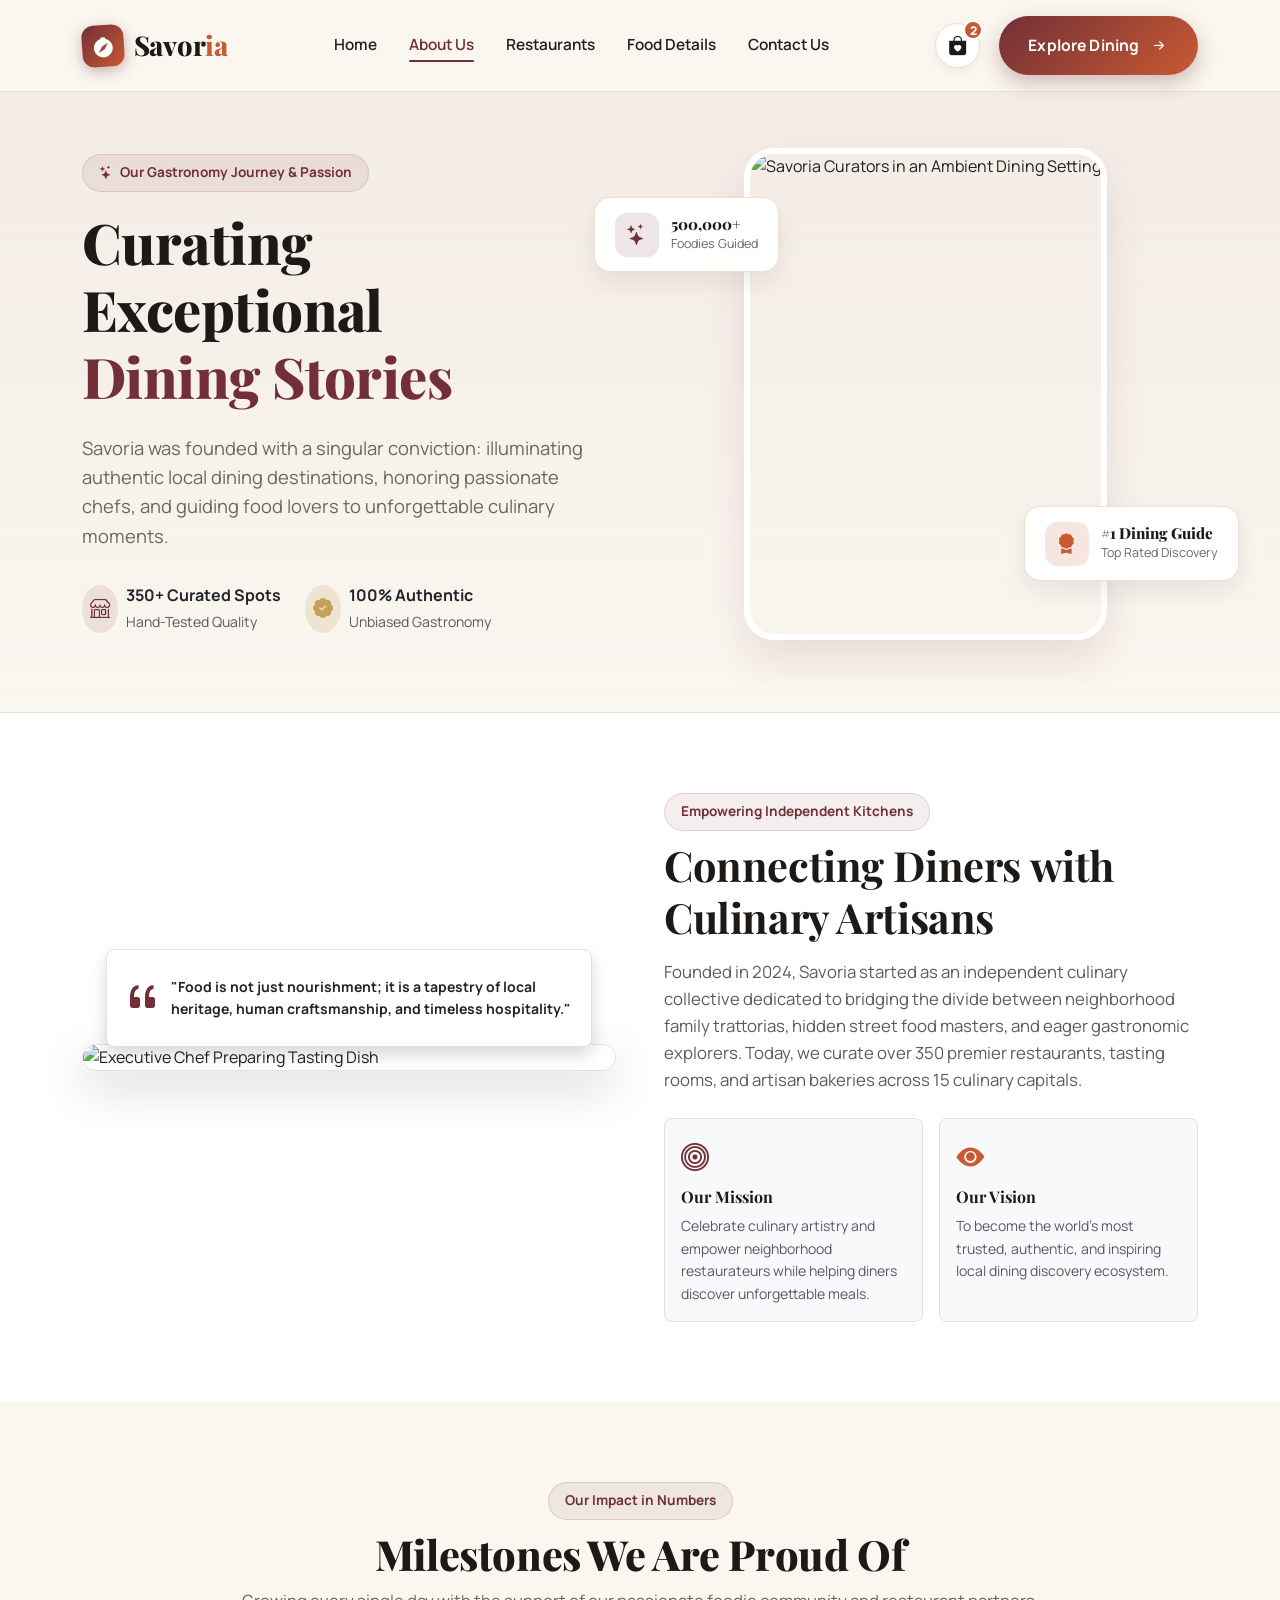
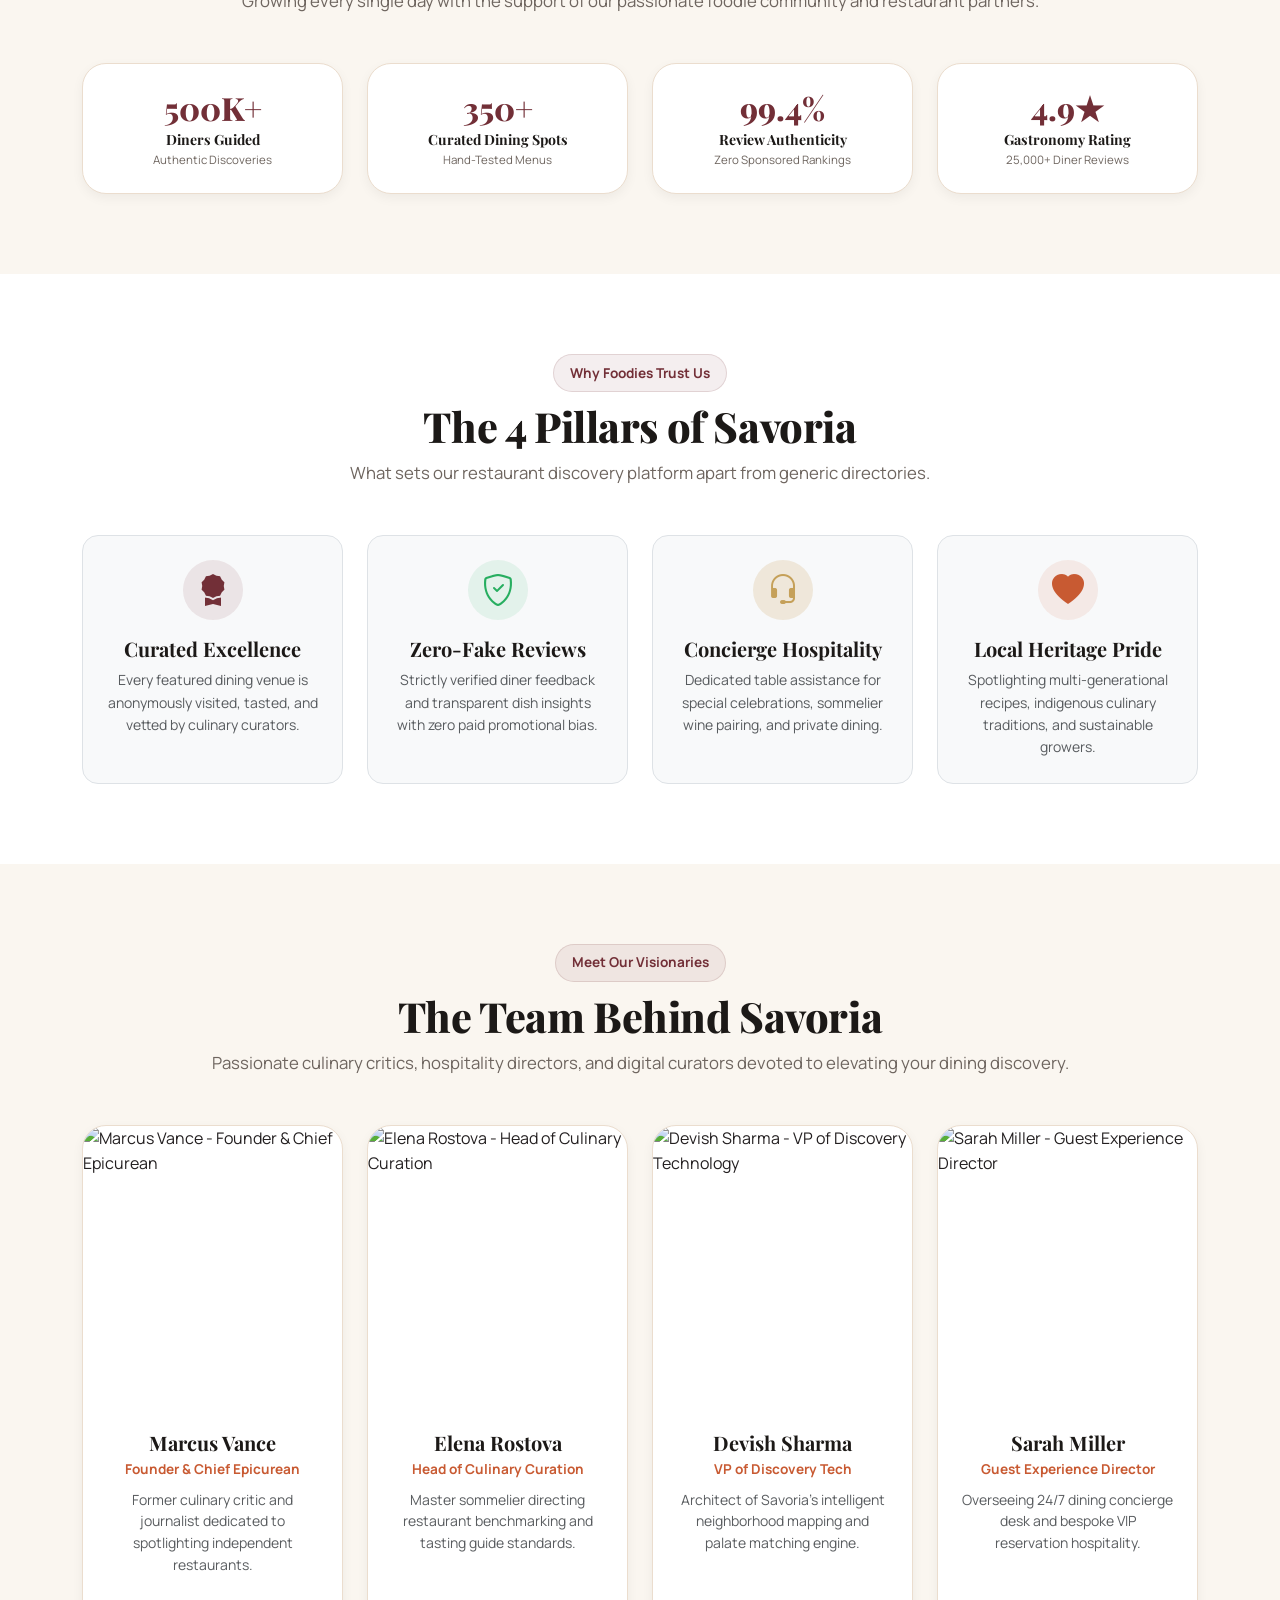
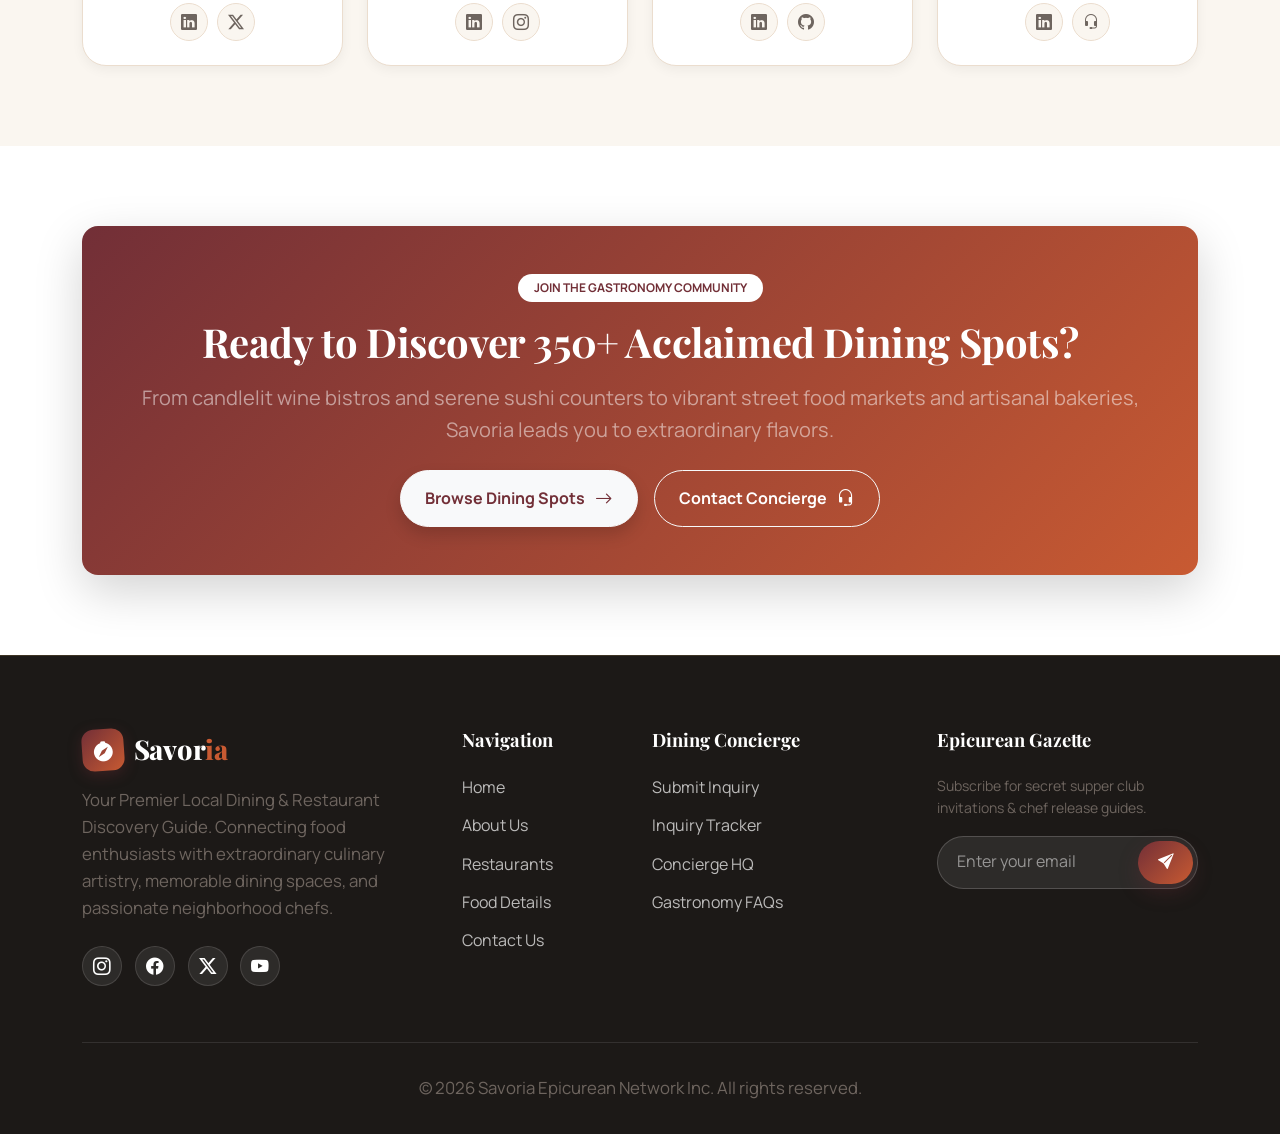
==== commit 928e4d48: "Fix responsive UI alignment issues across About, Food Details, and Contact pages" ====
--- a/about.html
+++ b/about.html
@@ -219,20 +219,20 @@
             Founded in 2024, Savoria started as an independent culinary collective dedicated to bridging the divide between neighborhood family trattorias, hidden street food masters, and eager gastronomic explorers. Today, we curate over 350 premier restaurants, tasting rooms, and artisan bakeries across 15 culinary capitals.
           </p>
 
-          <div class="row g-3">
-            <div class="col-sm-6">
-              <div class="p-3 border rounded-3 bg-light">
+          <div class="row g-3 align-items-stretch">
+            <div class="col-sm-6 d-flex">
+              <div class="p-3 border rounded-3 bg-light w-100 d-flex flex-column mission-vision-card">
                 <i class="bi bi-bullseye fs-3 mb-2" style="color:var(--primary);"></i>
                 <h5 class="fw-bold fs-6">Our Mission</h5>
-                <p class="small text-muted mb-0">Celebrate culinary artistry and empower neighborhood restaurateurs while helping diners discover unforgettable meals.</p>
-              </div>
-            </div>
-
-            <div class="col-sm-6">
-              <div class="p-3 border rounded-3 bg-light">
+                <p class="small text-muted mb-0 flex-grow-1">Celebrate culinary artistry and empower neighborhood restaurateurs while helping diners discover unforgettable meals.</p>
+              </div>
+            </div>
+
+            <div class="col-sm-6 d-flex">
+              <div class="p-3 border rounded-3 bg-light w-100 d-flex flex-column mission-vision-card">
                 <i class="bi bi-eye-fill fs-3 mb-2" style="color:var(--secondary);"></i>
                 <h5 class="fw-bold fs-6">Our Vision</h5>
-                <p class="small text-muted mb-0">To become the world's most trusted, authentic, and inspiring local dining discovery ecosystem.</p>
+                <p class="small text-muted mb-0 flex-grow-1">To become the world's most trusted, authentic, and inspiring local dining discovery ecosystem.</p>
               </div>
             </div>
           </div>
@@ -252,36 +252,36 @@
         <p>Growing every single day with the support of our passionate foodie community and restaurant partners.</p>
       </div>
 
-      <div class="row g-4">
+      <div class="row g-3 g-xl-4">
         <div class="col-6 col-md-3">
           <div class="milestone-box">
             <div class="milestone-number">500K+</div>
-            <h6 class="fw-bold text-dark mb-1">Diners Guided</h6>
-            <span class="small text-muted">Authentic Discoveries</span>
+            <h6 class="milestone-title">Diners Guided</h6>
+            <span class="milestone-desc">Authentic Discoveries</span>
           </div>
         </div>
 
         <div class="col-6 col-md-3">
           <div class="milestone-box">
             <div class="milestone-number">350+</div>
-            <h6 class="fw-bold text-dark mb-1">Curated Dining Spots</h6>
-            <span class="small text-muted">Hand-Tested Menus</span>
+            <h6 class="milestone-title">Curated Dining Spots</h6>
+            <span class="milestone-desc">Hand-Tested Menus</span>
           </div>
         </div>
 
         <div class="col-6 col-md-3">
           <div class="milestone-box">
             <div class="milestone-number">99.4%</div>
-            <h6 class="fw-bold text-dark mb-1">Review Authenticity</h6>
-            <span class="small text-muted">Zero Sponsored Rankings</span>
+            <h6 class="milestone-title">Review Authenticity</h6>
+            <span class="milestone-desc">Zero Sponsored Rankings</span>
           </div>
         </div>
 
         <div class="col-6 col-md-3">
           <div class="milestone-box">
             <div class="milestone-number">4.9★</div>
-            <h6 class="fw-bold text-dark mb-1">Gastronomy Rating</h6>
-            <span class="small text-muted">25,000+ Diner Reviews</span>
+            <h6 class="milestone-title">Gastronomy Rating</h6>
+            <span class="milestone-desc">25,000+ Diner Reviews</span>
           </div>
         </div>
       </div>
@@ -364,10 +364,10 @@
             <div class="team-info">
               <h5 class="fw-bold mb-1">Marcus Vance</h5>
               <span class="team-role">Founder &amp; Chief Epicurean</span>
-              <p class="small text-muted mb-3">Former culinary critic and journalist dedicated to spotlighting independent restaurants.</p>
-              <div class="d-flex justify-content-center gap-2">
-                <a href="#" class="text-muted"><i class="bi bi-linkedin fs-5"></i></a>
-                <a href="#" class="text-muted"><i class="bi bi-twitter-x fs-5"></i></a>
+              <p class="small text-muted team-bio">Former culinary critic and journalist dedicated to spotlighting independent restaurants.</p>
+              <div class="team-social-links">
+                <a href="#" class="team-social-btn" aria-label="Marcus Vance LinkedIn"><i class="bi bi-linkedin"></i></a>
+                <a href="#" class="team-social-btn" aria-label="Marcus Vance X Twitter"><i class="bi bi-twitter-x"></i></a>
               </div>
             </div>
           </div>
@@ -382,10 +382,10 @@
             <div class="team-info">
               <h5 class="fw-bold mb-1">Elena Rostova</h5>
               <span class="team-role">Head of Culinary Curation</span>
-              <p class="small text-muted mb-3">Master sommelier directing restaurant benchmarking and tasting guide standards.</p>
-              <div class="d-flex justify-content-center gap-2">
-                <a href="#" class="text-muted"><i class="bi bi-linkedin fs-5"></i></a>
-                <a href="#" class="text-muted"><i class="bi bi-instagram fs-5"></i></a>
+              <p class="small text-muted team-bio">Master sommelier directing restaurant benchmarking and tasting guide standards.</p>
+              <div class="team-social-links">
+                <a href="#" class="team-social-btn" aria-label="Elena Rostova LinkedIn"><i class="bi bi-linkedin"></i></a>
+                <a href="#" class="team-social-btn" aria-label="Elena Rostova Instagram"><i class="bi bi-instagram"></i></a>
               </div>
             </div>
           </div>
@@ -400,10 +400,10 @@
             <div class="team-info">
               <h5 class="fw-bold mb-1">Devish Sharma</h5>
               <span class="team-role">VP of Discovery Tech</span>
-              <p class="small text-muted mb-3">Architect of Savoria's intelligent neighborhood mapping and palate matching engine.</p>
-              <div class="d-flex justify-content-center gap-2">
-                <a href="#" class="text-muted"><i class="bi bi-linkedin fs-5"></i></a>
-                <a href="#" class="text-muted"><i class="bi bi-github fs-5"></i></a>
+              <p class="small text-muted team-bio">Architect of Savoria's intelligent neighborhood mapping and palate matching engine.</p>
+              <div class="team-social-links">
+                <a href="#" class="team-social-btn" aria-label="Devish Sharma LinkedIn"><i class="bi bi-linkedin"></i></a>
+                <a href="#" class="team-social-btn" aria-label="Devish Sharma GitHub"><i class="bi bi-github"></i></a>
               </div>
             </div>
           </div>
@@ -418,10 +418,10 @@
             <div class="team-info">
               <h5 class="fw-bold mb-1">Sarah Miller</h5>
               <span class="team-role">Guest Experience Director</span>
-              <p class="small text-muted mb-3">Overseeing 24/7 dining concierge desk and VIP event reservation hospitality.</p>
-              <div class="d-flex justify-content-center gap-2">
-                <a href="#" class="text-muted"><i class="bi bi-linkedin fs-5"></i></a>
-                <a href="#" class="text-muted"><i class="bi bi-headset fs-5"></i></a>
+              <p class="small text-muted team-bio">Overseeing 24/7 dining concierge desk and bespoke VIP reservation hospitality.</p>
+              <div class="team-social-links">
+                <a href="#" class="team-social-btn" aria-label="Sarah Miller LinkedIn"><i class="bi bi-linkedin"></i></a>
+                <a href="#" class="team-social-btn" aria-label="Sarah Miller Guest Concierge"><i class="bi bi-headset"></i></a>
               </div>
             </div>
           </div>
@@ -441,13 +441,14 @@
         <p class="text-white-50 fs-5 mb-4 max-w-700 mx-auto">
           From candlelit wine bistros and serene sushi counters to vibrant street food markets and artisanal bakeries, Savoria leads you to extraordinary flavors.
         </p>
-        <div class="d-flex justify-content-center gap-3 flex-wrap">
-          <a href="restaurants.html" class="btn btn-light fw-bold px-4 py-3 rounded-pill fs-6 shadow" style="color:var(--primary);">
+        <div class="d-flex justify-content-center gap-3 flex-wrap align-items-center">
+          <a href="restaurants.html" class="btn btn-light fw-bold px-4 py-3 rounded-pill fs-6 shadow cta-banner-btn" style="color:var(--primary);">
             <span>Browse Dining Spots</span>
-            <i class="bi bi-arrow-right ms-2"></i>
+            <i class="bi bi-arrow-right"></i>
           </a>
-          <a href="contact.html" class="btn btn-outline-light text-white fw-bold px-4 py-3 rounded-pill fs-6">
+          <a href="contact.html" class="btn btn-outline-light text-white fw-bold px-4 py-3 rounded-pill fs-6 cta-banner-btn">
             <span>Contact Concierge</span>
+            <i class="bi bi-headset"></i>
           </a>
         </div>
       </div>
--- a/assets/css/style.css
+++ b/assets/css/style.css
@@ -513,6 +513,53 @@
   white-space: nowrap;
 }
 
+/* Contact Page Specific Search Bar */
+.contact-search-bar {
+  flex-direction: row !important;
+  align-items: center !important;
+  border-radius: var(--radius-pill) !important;
+  padding: 0.35rem 0.4rem 0.35rem 0.75rem !important;
+  background: var(--white);
+  box-shadow: var(--shadow-sm);
+  display: flex !important;
+}
+
+.contact-search-bar .hero-search-input {
+  min-width: 0;
+  flex: 1;
+  padding: 0.5rem 0.6rem;
+  font-size: 0.95rem;
+}
+
+.contact-search-bar .search-btn {
+  white-space: nowrap;
+  padding: 0.6rem 1.4rem;
+  font-size: 0.92rem;
+  flex-shrink: 0;
+  border-radius: var(--radius-pill);
+  display: inline-flex !important;
+  align-items: center;
+  justify-content: center;
+}
+
+@media (max-width: 576px) {
+  .contact-search-bar {
+    padding: 0.3rem 0.35rem 0.3rem 0.65rem !important;
+    gap: 0.25rem;
+  }
+  .contact-search-bar .hero-search-input {
+    font-size: 0.85rem;
+    padding: 0.4rem 0.35rem;
+  }
+  .contact-search-bar .hero-search-input::placeholder {
+    font-size: 0.8rem;
+  }
+  .contact-search-bar .search-btn {
+    padding: 0.5rem 0.95rem;
+    font-size: 0.82rem;
+  }
+}
+
 /* Hero Right Visual & Floating Cards */
 .hero-visual-container {
   position: relative;
@@ -1158,6 +1205,29 @@
   margin-top: 3rem;
 }
 
+@media (max-width: 991px) {
+  .tracking-card {
+    padding: 1.75rem 1.25rem;
+    margin-top: 2rem;
+  }
+}
+
+@media (max-width: 576px) {
+  .tracking-card {
+    padding: 1.25rem 0.85rem;
+    margin-top: 1.5rem;
+  }
+}
+
+.tracker-host-box {
+  border: 1px solid var(--border-light);
+  transition: var(--transition-normal);
+}
+
+.tracker-action-buttons .btn {
+  flex: 1 1 auto;
+}
+
 .tracking-timeline {
   display: flex;
   justify-content: space-between;
@@ -1672,16 +1742,28 @@
 .social-brand-card.whatsapp:hover .social-brand-icon { background: #25D366; }
 
 /* ================================================================
-   ABOUT PAGE — TEAM & MILESTONES
+   ABOUT PAGE — MISSION & VISION, TEAM & MILESTONES
    ================================================================ */
+.mission-vision-card {
+  width: 100%;
+  height: 100%;
+  display: flex;
+  flex-direction: column;
+}
+
 .milestone-box {
   background: var(--white);
   border-radius: var(--radius-lg);
-  padding: 2rem 1.5rem;
+  padding: 1.6rem 1rem;
   border: 1px solid var(--border-light);
   box-shadow: var(--shadow-sm);
   text-align: center;
   transition: var(--transition-normal);
+  height: 100%;
+  display: flex;
+  flex-direction: column;
+  justify-content: center;
+  align-items: center;
 }
 
 .milestone-box:hover {
@@ -1691,13 +1773,70 @@
 }
 
 .milestone-number {
-  font-size: 2.8rem;
+  font-size: clamp(2rem, 2.5vw, 2.75rem);
   font-weight: 800;
   color: var(--primary);
-  line-height: 1;
-  margin-bottom: 0.5rem;
+  line-height: 1.1;
+  margin-bottom: 0.4rem;
   font-family: var(--font-heading);
-}
+  white-space: nowrap;
+}
+
+.milestone-title {
+  font-size: clamp(0.85rem, 1.1vw, 1rem);
+  font-weight: 700;
+  color: var(--dark);
+  margin-bottom: 0.25rem;
+  line-height: 1.25;
+}
+
+.milestone-desc {
+  font-size: clamp(0.72rem, 0.9vw, 0.85rem);
+  color: var(--text-muted);
+  line-height: 1.3;
+  display: block;
+}
+
+/* Specific optimizations for tablet / 1024px screens */
+@media (min-width: 768px) and (max-width: 1199px) {
+  .milestone-box {
+    padding: 1.4rem 0.5rem;
+  }
+  .milestone-number {
+    font-size: 2.1rem;
+    margin-bottom: 0.3rem;
+  }
+  .milestone-title {
+    font-size: 0.84rem;
+    white-space: nowrap;
+  }
+  .milestone-desc {
+    font-size: 0.72rem;
+    white-space: nowrap;
+  }
+}
+
+/* Specific optimizations for mobile screens */
+@media (max-width: 576px) {
+  .milestone-box {
+    padding: 1.2rem 0.4rem;
+    border-radius: var(--radius-md);
+  }
+  .milestone-number {
+    font-size: 1.85rem;
+    margin-bottom: 0.25rem;
+  }
+  .milestone-title {
+    font-size: 0.8rem;
+    line-height: 1.2;
+    margin-bottom: 0.2rem;
+  }
+  .milestone-desc {
+    font-size: 0.68rem;
+    line-height: 1.2;
+  }
+}
+
 
 .team-card {
   background: var(--white);
@@ -1706,6 +1845,9 @@
   border: 1px solid var(--border-light);
   box-shadow: var(--shadow-sm);
   transition: var(--transition-normal);
+  height: 100%;
+  display: flex;
+  flex-direction: column;
 }
 
 .team-card:hover {
@@ -1717,6 +1859,7 @@
   position: relative;
   height: 280px;
   overflow: hidden;
+  flex-shrink: 0;
 }
 
 .team-img {
@@ -1733,6 +1876,9 @@
 .team-info {
   padding: 1.5rem;
   text-align: center;
+  display: flex;
+  flex-direction: column;
+  flex-grow: 1;
 }
 
 .team-role {
@@ -1742,3 +1888,75 @@
   margin-bottom: 0.5rem;
   display: block;
 }
+
+.team-bio {
+  flex-grow: 1;
+  margin-bottom: 1.25rem;
+  line-height: 1.55;
+}
+
+.team-social-links {
+  margin-top: auto;
+  display: flex;
+  align-items: center;
+  justify-content: center;
+  gap: 0.6rem;
+  padding-top: 0.5rem;
+}
+
+.team-social-btn {
+  width: 38px;
+  height: 38px;
+  border-radius: 50%;
+  background: var(--bg-warm);
+  border: 1px solid var(--border-light);
+  color: var(--text-muted);
+  display: inline-flex;
+  align-items: center;
+  justify-content: center;
+  font-size: 1rem;
+  line-height: 1;
+  text-decoration: none;
+  transition: var(--transition-fast);
+}
+
+.team-social-btn i {
+  display: inline-flex;
+  align-items: center;
+  justify-content: center;
+  line-height: 1;
+}
+
+.team-social-btn:hover {
+  background: var(--primary);
+  color: var(--white);
+  border-color: var(--primary);
+  transform: translateY(-2px);
+  box-shadow: 0 4px 10px rgba(114, 47, 55, 0.25);
+}
+
+/* ================================================================
+   ABOUT PAGE & GLOBAL CTA BANNER BUTTONS
+   ================================================================ */
+.cta-banner-btn {
+  display: inline-flex !important;
+  align-items: center !important;
+  justify-content: center !important;
+  gap: 0.6rem !important;
+  line-height: 1.4 !important;
+  transition: var(--transition-normal);
+}
+
+.cta-banner-btn i {
+  display: inline-flex;
+  align-items: center;
+  justify-content: center;
+  font-size: 1.1rem;
+  line-height: 1;
+  transition: transform var(--transition-fast);
+}
+
+.cta-banner-btn:hover i.bi-arrow-right {
+  transform: translateX(4px);
+}
+
